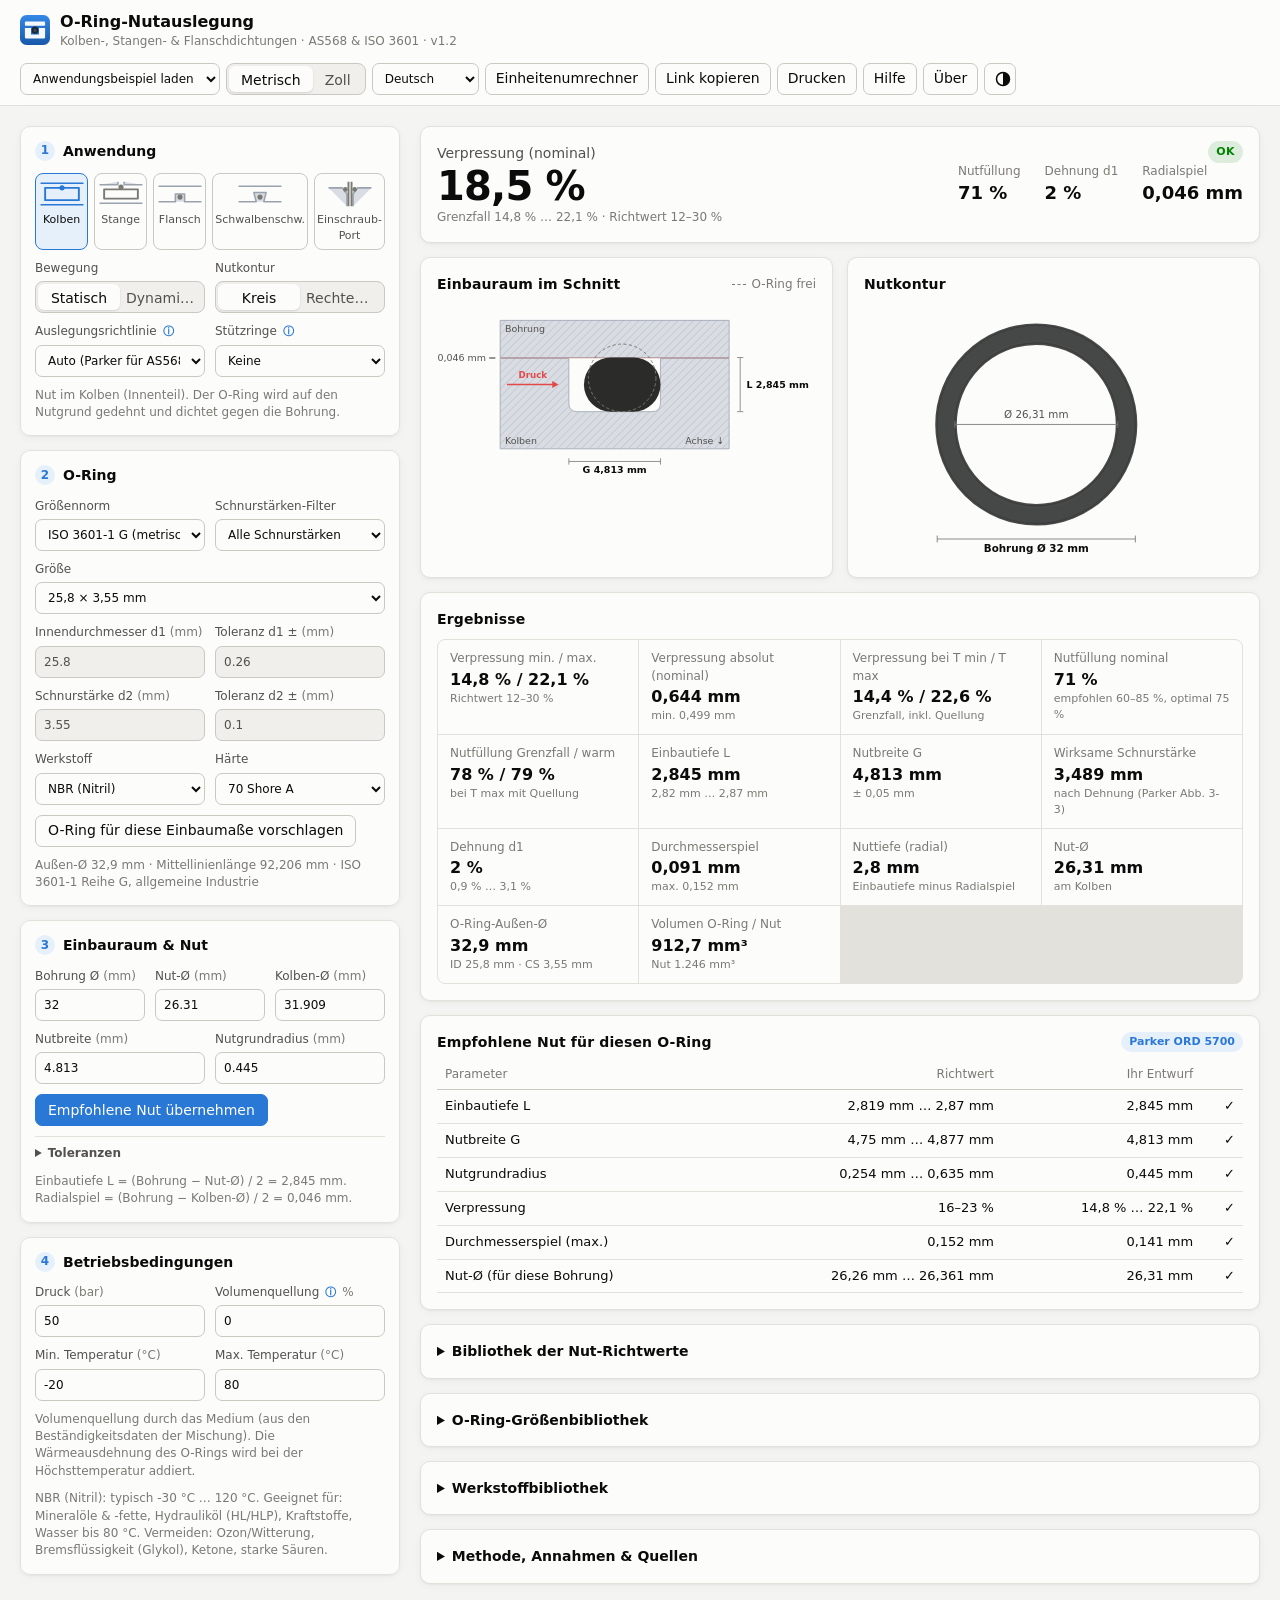
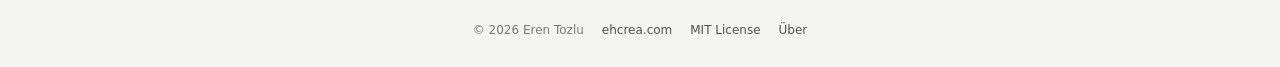
==== de/index.html @ c8a6f840 "Add language pages, SEO tags, structured data and sitemap Each language now has its own indexable pa" ====
<!doctype html>
<html lang="de" data-page="de">
<head>
  <meta charset="utf-8">
  <meta name="viewport" content="width=device-width, initial-scale=1">
  <!-- seo: generated by tools/build-pages.js -->
  <title>O-Ring-Nutauslegung: Nutmaße, Verpressung und Nutfüllung berechnen</title>
  <meta name="description" content="Kostenloser Online-Rechner für O-Ring-Nuten an Kolben-, Stangen-, Axial-, Schwalbenschwanz- und Einschraubdichtungen: Verpressung, Nutfüllung, Dehnung, Extrusionsspalt und Werkstoffgrenzen, mit AS568- und ISO-3601-Größen und Parker- / ERIKS-Richtlinien. Metrisch oder Zoll.">
  <link rel="canonical" href="https://ehcrea.github.io/o-ring-groove-designer/de/">
  <link rel="alternate" hreflang="en" href="https://ehcrea.github.io/o-ring-groove-designer/">
  <link rel="alternate" hreflang="de" href="https://ehcrea.github.io/o-ring-groove-designer/de/">
  <link rel="alternate" hreflang="nl" href="https://ehcrea.github.io/o-ring-groove-designer/nl/">
  <link rel="alternate" hreflang="tr" href="https://ehcrea.github.io/o-ring-groove-designer/tr/">
  <link rel="alternate" hreflang="es" href="https://ehcrea.github.io/o-ring-groove-designer/es/">
  <link rel="alternate" hreflang="x-default" href="https://ehcrea.github.io/o-ring-groove-designer/">
  <meta property="og:type" content="website">
  <meta property="og:site_name" content="ehcrea">
  <meta property="og:title" content="O-Ring-Nutauslegung: Nutmaße, Verpressung und Nutfüllung berechnen">
  <meta property="og:description" content="Kostenloser Online-Rechner für O-Ring-Nuten an Kolben-, Stangen-, Axial-, Schwalbenschwanz- und Einschraubdichtungen: Verpressung, Nutfüllung, Dehnung, Extrusionsspalt und Werkstoffgrenzen, mit AS568- und ISO-3601-Größen und Parker- / ERIKS-Richtlinien. Metrisch oder Zoll.">
  <meta property="og:url" content="https://ehcrea.github.io/o-ring-groove-designer/de/">
  <meta property="og:image" content="https://ehcrea.github.io/o-ring-groove-designer/icons/og-image.png">
  <meta property="og:image:width" content="1200">
  <meta property="og:image:height" content="630">
  <meta property="og:image:alt" content="O-Ring-Nutauslegung: Nutmaße, Verpressung und Nutfüllung berechnen">
  <meta property="og:locale" content="de_DE">
  <meta property="og:locale:alternate" content="en_US">
  <meta property="og:locale:alternate" content="nl_NL">
  <meta property="og:locale:alternate" content="tr_TR">
  <meta property="og:locale:alternate" content="es_ES">
  <meta name="twitter:card" content="summary_large_image">
  <meta name="twitter:title" content="O-Ring-Nutauslegung: Nutmaße, Verpressung und Nutfüllung berechnen">
  <meta name="twitter:description" content="Kostenloser Online-Rechner für O-Ring-Nuten an Kolben-, Stangen-, Axial-, Schwalbenschwanz- und Einschraubdichtungen: Verpressung, Nutfüllung, Dehnung, Extrusionsspalt und Werkstoffgrenzen, mit AS568- und ISO-3601-Größen und Parker- / ERIKS-Richtlinien. Metrisch oder Zoll.">
  <meta name="twitter:image" content="https://ehcrea.github.io/o-ring-groove-designer/icons/og-image.png">
  <script type="application/ld+json">{"@context":"https://schema.org","@type":"WebApplication","name":"O-Ring Groove Designer","alternateName":"O-Ring-Nutauslegung: Nutmaße, Verpressung und Nutfüllung berechnen","url":"https://ehcrea.github.io/o-ring-groove-designer/de/","description":"Kostenloser Online-Rechner für O-Ring-Nuten an Kolben-, Stangen-, Axial-, Schwalbenschwanz- und Einschraubdichtungen: Verpressung, Nutfüllung, Dehnung, Extrusionsspalt und Werkstoffgrenzen, mit AS568- und ISO-3601-Größen und Parker- / ERIKS-Richtlinien. Metrisch oder Zoll.","applicationCategory":"EngineeringApplication","operatingSystem":"Any (web browser)","browserRequirements":"Requires JavaScript","inLanguage":["en","de","nl","tr","es"],"isAccessibleForFree":true,"offers":{"@type":"Offer","price":"0","priceCurrency":"EUR"},"license":"https://opensource.org/licenses/MIT","image":"https://ehcrea.github.io/o-ring-groove-designer/icons/og-image.png","author":{"@type":"Person","name":"Eren Tozlu","url":"https://erentozlu.com"},"publisher":{"@type":"Organization","name":"ehcrea","url":"https://ehcrea.com"},"codeRepository":"https://github.com/ehcrea/o-ring-groove-designer","featureList":["O-ring groove dimensions for piston, rod, face, dovetail and boss seals","Squeeze, gland fill, stretch and extrusion gap checks","AS568 and ISO 3601 O-ring sizes","Parker and ERIKS design guidelines","Metric and inch units","English, German, Dutch, Turkish and Spanish"]}</script>
  <!-- /seo -->
  <link rel="icon" href="../icons/favicon.svg" type="image/svg+xml">
  <link rel="icon" href="../icons/favicon-32.png" sizes="32x32" type="image/png">
  <link rel="icon" href="../icons/favicon-16.png" sizes="16x16" type="image/png">
  <link rel="apple-touch-icon" href="../icons/apple-touch-icon.png" sizes="180x180">
  <link rel="manifest" href="../manifest.webmanifest">
  <meta name="apple-mobile-web-app-capable" content="yes">
  <meta name="mobile-web-app-capable" content="yes">
  <meta name="apple-mobile-web-app-title" content="O-Ring">
  <meta name="apple-mobile-web-app-status-bar-style" content="default">
  <meta name="theme-color" content="#f4f4f2" media="(prefers-color-scheme: light)">
  <meta name="theme-color" content="#111110" media="(prefers-color-scheme: dark)">
  <link rel="stylesheet" href="../css/style.css?v=22">
  <script>
    // Apply the saved theme before first paint to avoid a flash.
    try { const t = localStorage.getItem('oring.theme'); if (t === 'light' || t === 'dark') document.documentElement.setAttribute('data-theme', t); } catch (e) { /* storage unavailable */ }
  </script>
</head>
<body>
  <header class="topbar">
    <div class="brand">
      <img class="logo" src="../icons/favicon.svg" alt="" width="30" height="30">
      <div>
        <h1>O-Ring-Nutauslegung</h1>
        <p class="subtitle">Kolben-, Stangen- &amp; Flanschdichtungen · AS568 &amp; ISO 3601 · v1.2</p>
      </div>
    </div>
    <div class="toolbar">
      <label class="preset">
        <span class="sr-only">Anwendungsbeispiel</span>
        <select id="preset" aria-label="Anwendungsbeispiel">
          <option value="">Anwendungsbeispiel laden…</option>
        </select>
      </label>
      <div class="seg" role="radiogroup" aria-label="Einheitensystem" id="units">
        <button type="button" role="radio" data-units="SI" aria-checked="true">Metrisch</button>
        <button type="button" role="radio" data-units="IMP" aria-checked="false">Zoll</button>
      </div>
      <label class="lang">
        <span class="sr-only">Sprache</span>
        <select id="lang" aria-label="Sprache"></select>
      </label>
      <button type="button" class="btn" id="converter-open" title="Einheitenumrechner öffnen">Einheitenumrechner</button>
      <button type="button" class="btn" id="share" title="Link zu diesem Entwurf kopieren">Link kopieren</button>
      <button type="button" class="btn" id="print" title="Diese Seite drucken">Drucken</button>
      <button type="button" class="btn" id="help-open" title="So verwenden Sie diesen Rechner">Hilfe</button>
      <button type="button" class="btn" id="about-open" title="Über diesen Rechner">Über</button>
      <button type="button" class="btn btn-icon" id="theme" title="Hell/Dunkel umschalten" aria-label="Design umschalten">
        <svg width="16" height="16" viewBox="0 0 16 16" aria-hidden="true"><circle cx="8" cy="8" r="6.5" fill="none" stroke="currentColor" stroke-width="1.5"></circle><path d="M8 1.5a6.5 6.5 0 0 1 0 13z" fill="currentColor"></path></svg>
      </button>
    </div>
  </header>

  <main class="layout">
    <!-- ================= INPUTS ================= -->
    <form class="inputs" id="form" autocomplete="off" novalidate>
      <fieldset>
        <legend><span class="step">1</span>Anwendung</legend>
        <div class="layout-picker five" role="radiogroup" aria-label="Dichtungsart" id="type-picker">
          <button type="button" role="radio" data-type="piston" aria-checked="true">
            <svg viewBox="0 0 60 36" aria-hidden="true"><path class="metal" d="M2 4H58M2 32H58"/><path d="M8 10H52V26H8Z"/><circle class="ring" cx="30" cy="10" r="3.4"/></svg>
            <span>Kolben</span>
          </button>
          <button type="button" role="radio" data-type="rod" aria-checked="false">
            <svg viewBox="0 0 60 36" aria-hidden="true"><path class="metal" d="M2 6H26V2M34 2V6H58M2 30H58"/><path d="M8 12H52V24H8Z"/><circle class="ring" cx="30" cy="9" r="3.4"/></svg>
            <span>Stange</span>
          </button>
          <button type="button" role="radio" data-type="face" aria-checked="false">
            <svg viewBox="0 0 60 36" aria-hidden="true"><path class="metal" d="M2 8H58M2 28H24V18H36V28H58"/><circle class="ring" cx="30" cy="22" r="3.4"/></svg>
            <span>Flansch</span>
          </button>
          <button type="button" role="radio" data-type="dovetail" aria-checked="false">
            <svg viewBox="0 0 60 36" aria-hidden="true"><path class="metal" d="M2 8H58M2 28H25L22 16H38L35 28H58"/><circle class="ring" cx="30" cy="22" r="3.4"/></svg>
            <span>Schwalbenschw.</span>
          </button>
          <button type="button" role="radio" data-type="boss" aria-checked="false">
            <svg viewBox="0 0 60 36" aria-hidden="true"><path class="metal" d="M2 10H20L26 18V34M58 10H40L34 18V34"/><path d="M28 2V34M32 2V34"/><circle class="ring" cx="24" cy="12" r="3"/><circle class="ring" cx="36" cy="12" r="3"/></svg>
            <span>Einschraub-Port</span>
          </button>
        </div>
        <div class="grid2">
          <div data-show="radial">
            <div class="mini-label">Bewegung</div>
            <div class="seg seg-wide" role="radiogroup" aria-label="Bewegung" id="motion">
              <button type="button" role="radio" data-motion="static" aria-checked="true">Statisch</button>
              <button type="button" role="radio" data-motion="dynamic" aria-checked="false">Dynamisch</button>
            </div>
          </div>
          <div data-show="face">
            <div class="mini-label">Druck von</div>
            <div class="seg seg-wide" role="radiogroup" aria-label="Druckrichtung" id="pdir">
              <button type="button" role="radio" data-pdir="internal" aria-checked="true">Innen</button>
              <button type="button" role="radio" data-pdir="external" aria-checked="false">Außen</button>
            </div>
          </div>
          <div data-show="radial face dovetail">
            <div class="mini-label">Nutkontur</div>
            <div class="seg seg-wide" role="radiogroup" aria-label="Nutkontur" id="shape">
              <button type="button" role="radio" data-shape="circle" aria-checked="true">Kreis</button>
              <button type="button" role="radio" data-shape="rect" aria-checked="false">Rechteck (R)</button>
            </div>
          </div>
        </div>
        <div class="grid2" data-show="radial face dovetail">
          <label><span class="lt">Auslegungsrichtlinie <span class="tip" tabindex="0" title="Auto verwendet die Zoll-Tabellen von Parker für AS568-Schnurstärken und die metrischen Tabellen von ERIKS für andere Schnurstärken.">ⓘ</span></span>
            <select data-key="source">
              <option value="auto">Auto (Parker für AS568, ERIKS für metrisch)</option>
              <option value="parker">Parker (ORD 5700)</option>
              <option value="eriks">ERIKS (technisches Handbuch)</option>
            </select>
          </label>
          <label data-show="face">Medium
            <select data-key="medium">
              <option value="liquid">Flüssigkeit</option>
              <option value="gas">Gas / Vakuum</option>
            </select>
          </label>
          <label data-show="radial"><span class="lt">Stützringe <span class="tip" tabindex="0" title="Harte Ringe (PTFE oder 90 Shore A) neben dem O-Ring, die den Extrusionsspalt schließen. Bei hohem Druck nötig; die Nut wird breiter.">ⓘ</span></span>
            <select data-key="backups" data-q="int">
              <option value="0">Keine</option>
              <option value="1">Einer</option>
              <option value="2">Zwei</option>
            </select>
          </label>
        </div>
        <p class="hint" id="type-hint"></p>
      </fieldset>

      <fieldset>
        <legend><span class="step">2</span>O-Ring</legend>
        <div class="grid2">
          <label>Größennorm
            <select data-key="series" id="series">
              <option value="AS568">AS568 (Zoll)</option>
              <option value="ISO3601">ISO 3601-1 G (metrisch)</option>
              <option value="BOSS">AS568-Einschraubdichtungen (-9xx)</option>
              <option value="custom">Eigene Größe</option>
            </select>
          </label>
          <label data-show="standard">Schnurstärken-Filter
            <select id="cs-filter"></select>
          </label>
        </div>
        <label data-show="standard">Größe
          <select id="size"></select>
        </label>
        <div class="grid2">
          <label>Innendurchmesser d1 <span class="u" data-unit="length"></span><input type="number" step="any" min="0" data-ring="id" data-q="length"></label>
          <label>Toleranz d1 ± <span class="u" data-unit="length"></span><input type="number" step="any" min="0" data-ring="idTol" data-q="length"></label>
          <label>Schnurstärke d2 <span class="u" data-unit="length"></span><input type="number" step="any" min="0" data-ring="cs" data-q="length"></label>
          <label>Toleranz d2 ± <span class="u" data-unit="length"></span><input type="number" step="any" min="0" data-ring="csTol" data-q="length"></label>
        </div>
        <div class="grid2">
          <label>Werkstoff
            <select data-key="material" id="material"></select>
          </label>
          <label>Härte
            <select data-key="hardness" data-q="int">
              <option value="70">70 Shore A</option>
              <option value="75">75 Shore A</option>
              <option value="80">80 Shore A</option>
              <option value="90">90 Shore A</option>
            </select>
          </label>
        </div>
        <button type="button" class="btn" id="suggest" data-show="radial face dovetail" title="Den Norm-O-Ring wählen, der am besten zum Hauptmaß passt, und die Nut dafür auslegen">O-Ring für diese Einbaumaße vorschlagen</button>
        <p class="hint" id="ring-hint"></p>
      </fieldset>

      <fieldset>
        <legend><span class="step">3</span>Einbauraum &amp; Nut</legend>
        <div class="grid3" data-show="piston-circle">
          <label>Bohrung Ø <span class="u" data-unit="length"></span><input type="number" step="any" min="0" data-key="A" data-q="length"></label>
          <label>Nut-Ø <span class="u" data-unit="length"></span><input type="number" step="any" min="0" data-key="B1" data-q="length"></label>
          <label>Kolben-Ø <span class="u" data-unit="length"></span><input type="number" step="any" min="0" data-key="C" data-q="length"></label>
        </div>
        <div class="grid3" data-show="rod-circle">
          <label>Stangen-Ø <span class="u" data-unit="length"></span><input type="number" step="any" min="0" data-key="B" data-q="length"></label>
          <label>Nut-Ø <span class="u" data-unit="length"></span><input type="number" step="any" min="0" data-key="A1" data-q="length"></label>
          <label>Gehäusebohrung Ø <span class="u" data-unit="length"></span><input type="number" step="any" min="0" data-key="D" data-q="length"></label>
        </div>
        <div data-show="radial-rect">
          <div class="grid3">
            <label><span id="contour-label">Bohrung Länge</span> <span class="u" data-unit="length"></span><input type="number" step="any" min="0" data-key="Lc" data-q="length"></label>
            <label><span id="contour-label-w">Bohrung Breite</span> <span class="u" data-unit="length"></span><input type="number" step="any" min="0" data-key="Wc" data-q="length"></label>
            <label>Eckenradius <span class="u" data-unit="length"></span><input type="number" step="any" min="0" data-key="Rc" data-q="length"></label>
          </div>
          <div class="grid2">
            <label>Einbautiefe <span class="u" data-unit="length"></span><input type="number" step="any" min="0" data-key="depth" data-q="length"></label>
            <label>Durchmesserspiel <span class="u" data-unit="length"></span><input type="number" step="any" min="0" data-key="E" data-q="length"></label>
          </div>
        </div>
        <div data-show="dovetail">
          <div class="grid3" data-show="dovetail-circle">
            <label>Mittlerer Nut-Ø <span class="u" data-unit="length"></span><input type="number" step="any" min="0" data-key="Dm" data-q="length"></label>
          </div>
          <div class="grid3" data-show="dovetail-rect">
            <label>Länge Mittellinie <span class="u" data-unit="length"></span><input type="number" step="any" min="0" data-key="Lm" data-q="length"></label>
            <label>Breite Mittellinie <span class="u" data-unit="length"></span><input type="number" step="any" min="0" data-key="Wm" data-q="length"></label>
            <label>Eckenradius Mittellinie <span class="u" data-unit="length"></span><input type="number" step="any" min="0" data-key="Rm" data-q="length"></label>
          </div>
          <div class="grid2">
            <label><span class="lt">Hinterschnittwinkel <span class="tip" tabindex="0" title="Seitenwandwinkel, gemessen von der Senkrechten. Parker verwendet 24° (Wände 66° zum Nutgrund); ERIKS nennt je nach Schnurstärke 23–32°.">ⓘ</span></span> <span class="u">(°)</span><input type="number" step="any" min="0" max="45" data-key="angle" data-q="num"></label>
          </div>
        </div>
        <div data-show="boss">
          <div class="grid2">
            <label>Einstich-Ø F der Verschraubung <span class="u" data-unit="length"></span><input type="number" step="any" min="0" data-key="F" data-q="length"></label>
          </div>
          <p class="hint">Der O-Ring sitzt im Einstich der Verschraubung und wird in den Kegelsitz des Ports gepresst. Die Größe im Abschnitt O-Ring nach Rohraußendurchmesser wählen; die Port- und Verschraubungsmaße stehen in den Ergebnissen.</p>
        </div>
        <div data-show="axial">
          <div class="grid3" data-show="face-circle">
            <label>Nut-Außen-Ø <span class="u" data-unit="length"></span><input type="number" step="any" min="0" data-key="Do" data-q="length"></label>
          </div>
          <div class="grid3" data-show="face-rect">
            <label>Außenlänge <span class="u" data-unit="length"></span><input type="number" step="any" min="0" data-key="Lo" data-q="length"></label>
            <label>Außenbreite <span class="u" data-unit="length"></span><input type="number" step="any" min="0" data-key="Wo" data-q="length"></label>
            <label>Äußerer Eckenradius <span class="u" data-unit="length"></span><input type="number" step="any" min="0" data-key="Ro" data-q="length"></label>
          </div>
          <div class="grid2">
            <label>Nuttiefe <span class="u" data-unit="length"></span><input type="number" step="any" min="0" data-key="h" data-q="length"></label>
            <label><span class="lt">Flanschspalt <span class="tip" tabindex="0" title="Spalt zwischen den Flanschflächen nach der Montage. Möglichst 0 (Metall-auf-Metall-Kontakt); jeder Spalt vergrößert die Einbautiefe und ist ein Extrusionsweg.">ⓘ</span></span> <span class="u" data-unit="length"></span><input type="number" step="any" min="0" data-key="gap" data-q="length"></label>
          </div>
        </div>
        <div class="grid2" data-show="radial face dovetail">
          <label><span id="g-label">Nutbreite</span> <span class="u" data-unit="length"></span><input type="number" step="any" min="0" data-key="G" data-q="length"></label>
          <label>Nutgrundradius <span class="u" data-unit="length"></span><input type="number" step="any" min="0" data-key="r" data-q="length"></label>
        </div>
        <button type="button" class="btn btn-primary" id="apply-rec" title="Einbautiefe, Nutbreite und Spiel aus der Richtlinie für den gewählten O-Ring setzen">Empfohlene Nut übernehmen</button>
        <details class="sub" data-show="radial face dovetail">
          <summary>Toleranzen</summary>
          <div class="grid3">
            <label>Durchmesser ± <span class="u" data-unit="length"></span><input type="number" step="any" min="0" data-key="tolD" data-q="length"></label>
            <label>Tiefe ± <span class="u" data-unit="length"></span><input type="number" step="any" min="0" data-key="tolH" data-q="length"></label>
            <label>Breite ± <span class="u" data-unit="length"></span><input type="number" step="any" min="0" data-key="tolG" data-q="length"></label>
          </div>
          <label class="check" data-show="radial"><input type="checkbox" data-key="ecc"> Volle Exzentrizität berücksichtigen (Teile um das Radialspiel versetzt) <span class="tip" tabindex="0" title="Ohne Führungsringe kann sich das Innenteil zur Seite verschieben. Dann ist der Einbauraum dort um das Radialspiel tiefer, und die minimale Verpressung sinkt.">ⓘ</span></label>
          <p class="hint">Jeder Durchmesser des Einbauraums wird mit Nennmaß ± Durchmessertoleranz angesetzt; die Tiefentoleranz gilt für die Nuttiefe von Flanschdichtungen und für rechteckige radiale Nuten.</p>
        </details>
        <p class="hint" id="hw-hint"></p>
      </fieldset>

      <fieldset>
        <legend><span class="step">4</span>Betriebsbedingungen</legend>
        <div class="grid2">
          <label>Druck <span class="u" data-unit="pressure"></span><input type="number" step="any" min="0" data-key="pressure" data-q="pressure"></label>
          <label><span class="lt">Volumenquellung <span class="tip" tabindex="0" title="Volumenänderung des O-Rings durch das Medium, aus den Beständigkeitsdaten der Mischung (z. B. +5 % in Mineralöl). Negative Werte bedeuten Schrumpfung.">ⓘ</span></span> <span class="u">%</span><input type="number" step="any" data-key="swell" data-q="num"></label>
          <label>Min. Temperatur <span class="u" data-unit="temp"></span><input type="number" step="any" data-key="tMin" data-q="temp"></label>
          <label>Max. Temperatur <span class="u" data-unit="temp"></span><input type="number" step="any" data-key="tMax" data-q="temp"></label>
        </div>
        <p class="hint">Volumenquellung durch das Medium (aus den Beständigkeitsdaten der Mischung). Die Wärmeausdehnung des O-Rings wird bei der Höchsttemperatur addiert.</p>
        <p class="hint" id="mat-hint"></p>
      </fieldset>
    </form>

    <!-- ================= RESULTS ================= -->
    <section class="results" aria-live="polite">
      <div class="card hero" id="hero">
        <div class="hero-main">
          <div class="hero-label" id="hero-label">Verpressung (nominal)</div>
          <div class="hero-value" id="hero-value">—</div>
          <div class="hero-sub" id="hero-sub"></div>
        </div>
        <dl class="hero-side" id="hero-side"></dl>
        <div class="status-chip" id="status-chip"></div>
      </div>

      <div class="card issues" id="issues" hidden></div>

      <div class="grid-cards">
        <div class="card">
          <div class="card-head"><h2>Einbauraum im Schnitt</h2><span class="legend-key"><i class="k-free"></i>O-Ring frei</span></div>
          <div class="drawing" id="section"></div>
        </div>
        <div class="card" id="plan-card">
          <div class="card-head"><h2>Nutkontur</h2></div>
          <div class="drawing" id="plan"></div>
        </div>
      </div>

      <div class="card">
        <h2>Ergebnisse</h2>
        <div class="metrics" id="metrics"></div>
      </div>

      <div class="card">
        <div class="card-head">
          <h2 id="rec-title">Empfohlene Nut für diesen O-Ring</h2>
          <span class="badge" id="rec-source"></span>
        </div>
        <div class="table-wrap" id="rec-table"></div>
      </div>

      <details class="card lib" id="lib-guide">
        <summary>Bibliothek der Nut-Richtwerte</summary>
        <p class="card-note" id="guide-note"></p>
        <div class="table-wrap" id="guide-table"></div>
      </details>

      <details class="card lib" id="lib-sizes">
        <summary>O-Ring-Größenbibliothek</summary>
        <div class="lib-tools">
          <select id="lib-series" aria-label="Größennorm">
            <option value="AS568">AS568 (Zoll)</option>
            <option value="ISO3601">ISO 3601-1 G (metrisch)</option>
          </select>
          <input type="search" id="lib-search" placeholder="Suche d1, d2 oder Dash-Nr." aria-label="Größen suchen">
        </div>
        <p class="card-note">Zeile anklicken, um diesen O-Ring zu verwenden.</p>
        <div class="table-wrap lib-scroll" id="size-table"></div>
      </details>

      <details class="card lib" id="lib-mat">
        <summary>Werkstoffbibliothek</summary>
        <p class="card-note">Typische Werte für Standardmischungen. Immer das Datenblatt der tatsächlichen Mischung und die Medienbeständigkeit prüfen.</p>
        <div class="table-wrap" id="mat-table"></div>
      </details>

      <details class="card notes">
        <summary>Methode, Annahmen &amp; Quellen</summary>
        <div class="notes-body" data-i18n-html="notes"><!--i18n:notes--><ul>
<li><b>Verpressung</b> = (Schnurstärke − Einbautiefe) / Schnurstärke. Der ungünstigste Fall kombiniert die Toleranz der Schnurstärke, die Einbauraumtoleranzen und die Einbaudehnung. Optional werden die Teile um das volle Radialspiel versetzt (Exzentrizität).</li>
<li><b>Dehnung</b> flacht die Schnurstärke ab; die Abnahme folgt der empirischen Kurve von Parker (ORD 5700, Abb. 3-3). Kolbennut: Dehnung auf dem Nutgrund. Stangennut: Dehnung auf der Stange oder Umfangsstauchung der Mittellinie. Flanschnut: der O-Ring soll bei Innendruck an der Außenwand und bei Außendruck an der Innenwand anliegen.</li>
<li><b>Nutfüllung</b> = eingebaute Querschnittsfläche / Nutfläche (ohne Grundradien); bei Dehnung bleibt das Volumen erhalten. Die warme Füllung berücksichtigt die volumetrische Wärmeausdehnung des O-Rings und die Quellung; die Metallteile dehnen sich annahmegemäß nicht aus (konservativ).</li>
<li><b>Gerundete Rechtecke</b>: Umfang = 2(L + W) − (8 − 2π)R. Dehnung und Sitz vergleichen die Umfänge von O-Ring und Nut. Ein Eckenradius an der Mittellinie von mindestens 3 × Schnurstärke ist eine übliche Faustregel.</li>
<li><b>Schwalbenschwanznuten</b>: Nutfläche = Tiefe × Öffnungsbreite + Tiefe² · tan(Hinterschnittwinkel); der mittlere O-Ring-Durchmesser soll dem mittleren Nutdurchmesser entsprechen (Parker Design Chart 4-4, ERIKS Tabelle 3.C-3). <b>Einschraubdichtungen</b>: AS568-Ringe -9xx mit Port- und MS33656-Verschraubungsmaßen aus dem ERIKS-Handbuch; geprüft werden die Dehnung auf dem Einstich und die Werkstoffgrenzen.</li>
<li><b>Richtlinien</b>: Parker ORD 5700 Design Tables 4-2 (industriell statisch), 4-3 (Flanschdichtungen), 5-2 und 5-2-b (industriell hin- und hergehend, Zoll und metrisch); ERIKS O-ring Technical Handbook Abschnitt 12 Tabellen 3.C-1 (Flansch, metrisch), 3.C-2 (statisch radial, metrisch), 3.D-1 (dynamisch, metrisch), 3.D-2 (Stützringe) und 3.B-1a (Spiel). Andere Schnurstärken werden aus diesen Tabellen interpoliert.</li>
<li><b>Verwendete Grenzen</b>: statische Verpressung 12–30 % (max. 30 %, Parker), dynamisch 8–16 %; Mindestverpressung ≈ 0,2 mm; Nutfüllung nominal 60–85 %, optimal 75 %, mindestens 10 % Freiraum; Einbaudehnung ≤ 5 % (Parker), ≤ 3 % bei Flanschdichtungen (ERIKS); Spiele für Silikon und Fluorsilikon halbiert; Stützringe über 103,5 bar statisch (Parker) bzw. 50 bar dynamisch (ERIKS).</li>
<li><b>Größen</b>: AS568-Maße nach AS568A aus Parker ORD 5700 Tabelle 9-1; ISO 3601-1 Reihe G nach Parker Tabelle 9-6. Temperaturbereiche und Ausdehnungskoeffizienten der Werkstoffe sind typische Werte (Parker Tabelle 2-5).</li>
<li>Nicht abgedeckt: rotierende Dichtungen, pneumatische schwimmende Ringe, Quetschdichtungen, Reibung und Montagekraft, Extrusionsdiagramme über Druck und Härte, Wärmeausdehnung des Gehäuses. Auslegungsrichtlinien sind Richtwerte; mit dem Dichtungshersteller bestätigen.</li>
</ul><!--/i18n:notes--></div>
      </details>
    </section>
  </main>

  <footer class="site-footer">
    <span>© 2026 Eren Tozlu</span>
    <a href="https://ehcrea.com" target="_blank" rel="noopener">ehcrea.com</a>
    <a href="https://github.com/ehcrea/o-ring-groove-designer/blob/main/LICENSE" target="_blank" rel="noopener">MIT License</a>
    <a href="#about" id="about-link">Über</a>
  </footer>

  <dialog class="about" id="about" aria-labelledby="about-title">
    <form method="dialog"><button class="btn btn-icon about-close" title="Schließen" aria-label="Schließen">✕</button></form>
    <div data-i18n-html="about"><!--i18n:about--><div class="about-head"><img src="../icons/favicon.svg" alt=""><div><h2 id="about-title">O-Ring-Nutauslegung</h2><p>Version 1.2 · von Eren Tozlu</p></div></div>
<p>Ein kostenloses Browser-Werkzeug zum Auslegen und Prüfen von O-Ring-Nuten (Einbauräumen): Kolben- und Stangendichtungen, statisch oder dynamisch, sowie Flanschdichtungen mit kreisförmiger oder gerundet-rechteckiger Nut. Es prüft die Verpressung mit ungünstigsten Toleranzen, Nutfüllung, Dehnung, Extrusionsspalt, Temperatur- und Werkstoffgrenzen. Alle Berechnungen laufen in Ihrem Browser.</p>
<p>Enthält die Größenreihen AS568 und ISO 3601-1, eine Elastomer-Bibliothek und Nut-Richtwerttabellen auf Basis der öffentlichen Auslegungsrichtlinien von Parker (O-Ring Handbook ORD 5700) und ERIKS (O-ring Technical Handbook). Keine Verbindung zu oder Empfehlung durch diese Unternehmen.</p>
<p>Erstellt von Eren Tozlu. Weitere Engineering-Werkzeuge und Projekte auf <a href="https://ehcrea.com" target="_blank" rel="noopener">ehcrea.com</a>.</p>
<p>Open Source unter der <a href="https://github.com/ehcrea/o-ring-groove-designer/blob/main/LICENSE" target="_blank" rel="noopener">MIT-Lizenz</a>; der Quellcode liegt auf <a href="https://github.com/ehcrea/o-ring-groove-designer" target="_blank" rel="noopener">GitHub</a>.</p>
<div class="about-support"><p><strong>Gefällt Ihnen die Nutauslegung?</strong> Sie ist für alle kostenlos, und ich erweitere sie in meiner Freizeit. Wenn sie Ihnen bei einer Dichtungsauslegung Zeit gespart oder beim Lernen geholfen hat, können Sie die Weiterentwicklung auf Patreon unterstützen. Jeder Beitrag, ob groß oder klein, hilft mir, neue technische Werkzeuge zu entwickeln. Vielen Dank!</p><a class="btn-support" href="https://www.patreon.com/ehcrea" target="_blank" rel="noopener"><span aria-hidden="true">♥</span> Auf Patreon unterstützen</a></div>
<p class="about-meta">Die Ergebnisse sind Auslegungshilfen. Kritische Dichtstellen mit dem Dichtungshersteller und durch Versuche bestätigen.</p><!--/i18n:about--></div>
  </dialog>

  <dialog class="about help" id="help" aria-labelledby="help-title">
    <form method="dialog"><button class="btn btn-icon about-close" title="Schließen" aria-label="Schließen">✕</button></form>
    <div data-i18n-html="help"><!--i18n:help--><h2 id="help-title">So verwenden Sie die O-Ring-Nutauslegung</h2>
<p>Neu hier? Wählen Sie in der Werkzeugleiste unter <b>Anwendungsbeispiel laden…</b> ein Beispiel, ändern Sie dann einen Wert nach dem anderen und beobachten Sie die Ergebnisse.</p>
<h3>Vier Schritte</h3>
<ol>
<li><b>Anwendung</b>: Dichtungsart wählen. <i>Kolben</i>: Nut im Innenteil, dichtet gegen eine Bohrung. <i>Stange</i>: Nut im Gehäuse, dichtet gegen Stange oder Welle. <i>Flansch</i>: Nut in einer Planfläche unter einem Deckel. <i>Schwalbenschwanz</i>: hinterschnittene Flanschnut, die den O-Ring hält. <i>Einschraub-Port</i>: O-Ring einer Rohrverschraubung mit zylindrischem Gewinde. Dann statische oder dynamische Bewegung, die Druckrichtung (Flanschdichtungen) und die Nutkontur wählen: Kreis oder gerundetes Rechteck.</li>
<li><b>O-Ring</b>: Normgröße wählen (AS568, ISO 3601-1 oder Einschraubdichtungen) oder eigene Maße eingeben, dann Werkstoff und Härte. <b>O-Ring vorschlagen</b> wählt die Normgröße, die am besten zu Ihren Einbaumaßen passt.</li>
<li><b>Einbauraum &amp; Nut</b>: Hauptmaß eingeben (Bohrung, Stange, Nutwand oder Mittellinie) und <b>Empfohlene Nut übernehmen</b> drücken, um die Nut nach der Parker- oder ERIKS-Richtlinie auszulegen. Maße und Toleranzen an Ihre Zeichnung anpassen.</li>
<li><b>Betriebsbedingungen</b>: Druck, Temperaturbereich und die Volumenquellung des O-Rings in Ihrem Medium.</li>
</ol>
<h3>Der Einbauraum</h3>
<svg viewBox="0 0 420 170" aria-hidden="true"><path class="metal" d="M10 20H410V52H10Z"/><path class="metal" d="M10 66H150V140H270V66H410V160H10Z"/><rect class="oring" x="168" y="52" width="70" height="88" rx="35"/><path class="dim" d="M150 150H270M150 145V155M270 145V155"/><text x="210" y="166" text-anchor="middle">G</text><path class="dim" d="M290 52V140M285 52H295M285 140H295"/><text x="298" y="100">L</text><path class="dim" d="M370 52V66M365 52H375M365 66H375"/><text x="380" y="63">E/2</text><path class="dim" d="M120 52V140" stroke-dasharray="3 3"/><text x="40" y="100">CS &gt; L</text></svg>
<dl>
<dt>Einbautiefe L</dt><dd>Abstand vom Nutgrund zur Gegenfläche; bei radialen Dichtungen einschließlich Radialspiel, bei Flanschdichtungen einschließlich Flanschspalt.</dd>
<dt>Nutbreite G</dt><dd>Platz für die seitliche Verformung des O-Rings, für Quellung und für Stützringe.</dd>
<dt>Spiel E</dt><dd>Durchmesserspiel zwischen den bewegten oder gefügten Teilen (E/2 je Seite): der Extrusionsweg unter Druck.</dd>
<dt>Verpressung</dt><dd>(d2 − L) / d2: wie stark die Schnur gequetscht wird. Zu wenig leckt, zu viel führt zu hoher Reibung, Druckverformungsrest und Beschädigung. Statisch 12–30 %, dynamisch 8–16 %.</dd>
<dt>Nutfüllung</dt><dd>Querschnittsfläche des O-Rings / Nutfläche. Etwa 75 % anstreben und unter 85 % bleiben, damit Platz für Quellung und Wärmeausdehnung bleibt.</dd>
<dt>Dehnung</dt><dd>Wie stark der Innendurchmesser bei der Montage gedehnt wird. Unter 5 % halten (3 % bei Flanschdichtungen); Dehnung flacht auch die Schnurstärke ab.</dd>
<dt>Grenzfall</dt><dd>Alle Toleranzen an ihrer ungünstigsten Grenze: der kleinste Ring im tiefsten Einbauraum und umgekehrt.</dd>
</dl>
<h3>Ergebnisse lesen</h3>
<ul>
<li>Das Kennzeichen zeigt <b>OK</b>, <b>Prüfen</b> (Warnungen) oder <b>Problem</b> (Fehler). Jede Warnung sagt, was zu ändern ist.</li>
<li><b>Empfohlene Nut</b> vergleicht Ihren Entwurf mit den Richtwerten; ✓ liegt innerhalb, ! außerhalb.</li>
<li>Die Bibliotheken unten enthalten alle O-Ring-Größen, die Nut-Richtwerttabellen und die Werkstoffe. Zeile anklicken, um sie zu verwenden.</li>
<li>Die ⓘ-Symbole erklären einzelne Eingaben. <b>Link kopieren</b> speichert den ganzen Entwurf in einem Link; der <b>Einheitenumrechner</b> rechnet Längen, Drücke und Temperaturen um.</li>
</ul>
<p class="about-meta">Das Werkzeug folgt den öffentlichen Auslegungsrichtlinien von Parker und ERIKS. Kritische Dichtstellen immer mit dem Dichtungshersteller und durch Versuche bestätigen.</p><!--/i18n:help--></div>
  </dialog>

  <dialog class="about converter" id="converter" aria-labelledby="conv-title">
    <form method="dialog"><button class="btn btn-icon about-close" title="Schließen" aria-label="Schließen">✕</button></form>
    <h2 id="conv-title">Einheitenumrechner</h2>
    <div class="seg seg-wide conv-tabs" role="radiogroup" aria-label="Größe" id="conv-family">
      <button type="button" role="radio" data-family="length" aria-checked="true">Länge</button>
      <button type="button" role="radio" data-family="pressure" aria-checked="false">Druck</button>
      <button type="button" role="radio" data-family="temp" aria-checked="false">Temperatur</button>
      <button type="button" role="radio" data-family="force" aria-checked="false">Kraft</button>
      <button type="button" role="radio" data-family="area" aria-checked="false">Fläche</button>
      <button type="button" role="radio" data-family="volume" aria-checked="false">Volumen</button>
    </div>
    <p class="hint">In ein beliebiges Feld tippen; die anderen werden aktualisiert.</p>
    <div class="conv-grid" id="conv-fields"></div>
    <p class="hint" id="conv-frac"></p>
  </dialog>

  <div class="toast" id="toast" role="status" hidden></div>

  <script src="../js/units.js?v=22"></script>
  <script src="../js/i18n.js?v=22"></script>
  <script src="../js/data.js?v=22"></script>
  <script src="../js/calc.js?v=22"></script>
  <script src="../js/presets.js?v=22"></script>
  <script src="../js/drawing.js?v=22"></script>
  <script src="../js/app.js?v=22"></script>
</body>
</html>
---- css/style.css ----
:root {
  color-scheme: light;
  --bg: #f4f4f2;
  --surface: #fcfcfb;
  --surface-2: #f0efec;
  --border: #e2e1dc;
  --border-strong: #c9c8c1;
  --text: #0b0b0b;
  --text-2: #52514e;
  --text-3: #7a7973;
  --accent: #2a78d6;
  --accent-ink: #ffffff;
  --accent-soft: #e6f0fb;
  --metal: #d9dde3;
  --metal-edge: #9aa3ad;
  --rubber: #2b2b2a;
  --grid: #ebeae6;
  --s1: #2a78d6; --s2: #eb6834; --s3: #1baf7a; --s4: #eda100; --s5: #e87ba4;
  --cold: #2a78d6; --hot: #e34948;
  --ok: #008300; --warn: #b26b00; --err: #c62828; --info: #2a78d6;
  --warn-bg: #fff6e5; --err-bg: #fdecec; --info-bg: #eef4fc;
  --radius: 10px;
  --shadow: 0 1px 2px rgba(0,0,0,.04), 0 2px 8px rgba(0,0,0,.04);
  --mono: ui-monospace, SFMono-Regular, Menlo, Consolas, monospace;
}
@media (prefers-color-scheme: dark) {
  :root:not([data-theme="light"]) {
    color-scheme: dark;
    --bg: #111110; --surface: #1a1a19; --surface-2: #232321; --border: #2e2e2c; --border-strong: #45453f;
    --text: #f0efec; --text-2: #c3c2b7; --text-3: #8f8e86;
    --accent: #3987e5; --accent-soft: #1d2b3d;
    --metal: #3a3f46; --metal-edge: #6b7480; --rubber: #d7d6d0; --grid: #2a2a28;
    --s1: #3987e5; --s2: #d95926; --s3: #199e70; --s4: #c98500; --s5: #d55181;
    --cold: #3987e5; --hot: #e66767;
    --ok: #3fae3f; --warn: #e0a030; --err: #f07070; --info: #6aa8f0;
    --warn-bg: #2d2412; --err-bg: #331a1a; --info-bg: #17222f;
    --shadow: none;
  }
}
:root[data-theme="dark"] {
  color-scheme: dark;
  --bg: #111110; --surface: #1a1a19; --surface-2: #232321; --border: #2e2e2c; --border-strong: #45453f;
  --text: #f0efec; --text-2: #c3c2b7; --text-3: #8f8e86;
  --accent: #3987e5; --accent-soft: #1d2b3d;
  --metal: #3a3f46; --metal-edge: #6b7480; --rubber: #d7d6d0; --grid: #2a2a28;
  --s1: #3987e5; --s2: #d95926; --s3: #199e70; --s4: #c98500; --s5: #d55181;
  --cold: #3987e5; --hot: #e66767;
  --ok: #3fae3f; --warn: #e0a030; --err: #f07070; --info: #6aa8f0;
  --warn-bg: #2d2412; --err-bg: #331a1a; --info-bg: #17222f;
  --shadow: none;
}

* { box-sizing: border-box; }
html, body { margin: 0; }
body {
  background: var(--bg); color: var(--text);
  font: 14px/1.45 system-ui, -apple-system, "Segoe UI", Roboto, Helvetica, Arial, sans-serif;
  -webkit-font-smoothing: antialiased;
}
h1, h2 { margin: 0; font-weight: 600; }
h2 { font-size: 14px; letter-spacing: .01em; }
.sr-only { position: absolute; width: 1px; height: 1px; overflow: hidden; clip: rect(0 0 0 0); }

/* ---------- Top bar ---------- */
.topbar {
  position: sticky; top: 0; z-index: 10;
  display: flex; flex-wrap: wrap; gap: 12px; align-items: center; justify-content: space-between;
  padding: 10px 20px; background: color-mix(in srgb, var(--surface) 92%, transparent);
  backdrop-filter: blur(8px); border-bottom: 1px solid var(--border);
}
.brand { display: flex; align-items: center; gap: 10px; }
.logo { width: 30px; height: 30px; flex: none; }
.logo rect { fill: var(--accent); }
.logo path { stroke: var(--accent-ink); stroke-width: 2; fill: none; stroke-linecap: round; }
h1 { font-size: 16px; }
.subtitle { margin: 0; color: var(--text-3); font-size: 12px; }
.toolbar { display: flex; flex-wrap: wrap; gap: 8px; align-items: center; }

select, input[type="number"] {
  font: inherit; color: var(--text); background: var(--surface);
  border: 1px solid var(--border-strong); border-radius: 7px;
  padding: 6px 8px; width: 100%; min-width: 0; height: 32px;
}
input[type="number"] { font-variant-numeric: tabular-nums; }
select:focus-visible, input:focus-visible, button:focus-visible { outline: 2px solid var(--accent); outline-offset: 1px; }
input:invalid, input.bad { border-color: var(--err); }
.lang select { width: auto; }

.btn {
  font: inherit; font-weight: 500; height: 32px; padding: 0 12px; border-radius: 7px; cursor: pointer;
  border: 1px solid var(--border-strong); background: var(--surface); color: var(--text);
}
.btn:hover { background: var(--surface-2); }
.btn-primary { background: var(--accent); border-color: var(--accent); color: var(--accent-ink); }
.btn-primary:hover { background: var(--accent); filter: brightness(1.08); }
.btn:disabled { opacity: .6; cursor: progress; }
.btn-icon { width: 32px; padding: 0; display: inline-grid; place-items: center; }

.seg { display: inline-flex; border: 1px solid var(--border-strong); border-radius: 8px; padding: 2px; background: var(--surface-2); }
.seg button {
  font: inherit; font-weight: 500; border: 0; background: transparent; color: var(--text-2);
  padding: 4px 12px; border-radius: 6px; cursor: pointer; height: 26px;
}
.seg button[aria-checked="true"] { background: var(--surface); color: var(--text); box-shadow: 0 1px 2px rgba(0,0,0,.12); }
.seg-wide { display: flex; margin-bottom: 10px; }
.seg-wide button { flex: 1; white-space: nowrap; padding: 4px 6px; min-width: 0; overflow: hidden; text-overflow: ellipsis; }

/* ---------- Layout ---------- */
.layout {
  display: grid; grid-template-columns: minmax(300px, 380px) minmax(0, 1fr); gap: 20px;
  padding: 20px; max-width: 1440px; margin: 0 auto;
}
.inputs { display: flex; flex-direction: column; gap: 14px; }
fieldset {
  margin: 0; padding: 14px; border: 1px solid var(--border); border-radius: var(--radius);
  background: var(--surface); box-shadow: var(--shadow); display: flex; flex-direction: column; gap: 10px;
}
legend { font-weight: 600; padding: 0 6px; margin-left: -6px; display: flex; align-items: center; gap: 8px; float: left; width: 100%; margin-bottom: 2px; }
legend + * { clear: both; }
.step {
  display: inline-grid; place-items: center; width: 20px; height: 20px; border-radius: 50%;
  background: var(--accent-soft); color: var(--accent); font-size: 12px; font-weight: 700;
}
label { display: grid; grid-template-columns: auto 1fr; align-content: start; column-gap: 4px; row-gap: 4px; font-size: 12px; color: var(--text-2); font-weight: 500; }
label > input, label > select { grid-column: 1 / -1; }
label .u { color: var(--text-3); font-weight: 400; }
label.check { display: flex; flex-direction: row; align-items: center; gap: 8px; align-self: end; height: 32px; }
label.check input { width: 16px; height: 16px; accent-color: var(--accent); }
.grid2 { display: grid; grid-template-columns: 1fr 1fr; gap: 10px; }
.grid3 { display: grid; grid-template-columns: 1fr 1fr 1fr; gap: 10px; }
.hint { margin: 0; font-size: 12px; color: var(--text-3); }
.hint:empty { display: none; }
[hidden] { display: none !important; }

.layout-picker { display: grid; grid-template-columns: repeat(3, 1fr); gap: 8px; }
.layout-picker button {
  font: inherit; font-size: 12px; font-weight: 500; color: var(--text-2);
  display: flex; flex-direction: column; align-items: center; gap: 4px; padding: 8px 4px 6px;
  border: 1px solid var(--border-strong); border-radius: 8px; background: var(--surface); cursor: pointer;
}
.layout-picker svg { width: 60px; height: 36px; }
.layout-picker path { fill: none; stroke: var(--text-3); stroke-width: 2.5; stroke-linejoin: round; }
.layout-picker path.metal { stroke-width: 2; }
.layout-picker .ring { fill: var(--text-3); stroke: none; }
.layout-picker .ring-path { display: none; }
.layout-picker button[aria-checked="true"] { border-color: var(--accent); background: var(--accent-soft); color: var(--text); }
.layout-picker button[aria-checked="true"] path { stroke: var(--accent); }
.layout-picker button[aria-checked="true"] .ring { fill: var(--accent); }

/* ---------- Results ---------- */
.results { display: flex; flex-direction: column; gap: 14px; min-width: 0; }
.card {
  background: var(--surface); border: 1px solid var(--border); border-radius: var(--radius);
  padding: 16px; box-shadow: var(--shadow); min-width: 0;
}
.card > h2 { margin-bottom: 10px; }
.card-head { display: flex; justify-content: space-between; align-items: center; gap: 10px; flex-wrap: wrap; margin-bottom: 8px; }
.card-note { margin: -4px 0 10px; color: var(--text-3); font-size: 12px; }
.grid-cards { display: grid; grid-template-columns: repeat(auto-fit, minmax(320px, 1fr)); gap: 14px; }

.hero { display: flex; gap: 20px; align-items: center; justify-content: space-between; flex-wrap: wrap; }
.hero-label { color: var(--text-2); font-weight: 500; }
.hero-value { font-size: 40px; font-weight: 650; letter-spacing: -.02em; font-variant-numeric: tabular-nums; line-height: 1.15; }
.hero-sub { color: var(--text-3); font-size: 12px; }
.hero-side { display: grid; grid-template-columns: repeat(3, auto); gap: 4px 24px; margin: 0; }
.hero-side div { display: flex; flex-direction: column; }
.hero-side dt { color: var(--text-3); font-size: 12px; }
.hero-side dd { margin: 0; font-size: 18px; font-weight: 600; font-variant-numeric: tabular-nums; }
.hero.invalid .hero-value { color: var(--text-3); }

/* Source results table */
.table-wrap { overflow-x: auto; }
table.data { width: 100%; border-collapse: collapse; font-size: 13px; font-variant-numeric: tabular-nums; }
table.data th { text-align: right; font-weight: 500; color: var(--text-3); font-size: 12px; padding: 6px 8px; border-bottom: 1px solid var(--border-strong); white-space: nowrap; }
table.data td { text-align: right; padding: 7px 8px; border-bottom: 1px solid var(--border); white-space: nowrap; }
table.data th:first-child, table.data td:first-child { text-align: left; }
table.data td.strong { font-weight: 600; }
.status { font-weight: 600; }
.status.ok { color: var(--ok); }
.status.over { color: var(--err); }

.issues { display: flex; flex-direction: column; gap: 6px; padding: 12px; }
.issue { display: flex; gap: 8px; align-items: flex-start; padding: 7px 10px; border-radius: 7px; font-size: 13px; }
.issue .tag { flex: none; font-size: 11px; font-weight: 700; text-transform: uppercase; letter-spacing: .04em; padding-top: 1px; min-width: 44px; }
.issue.error { background: var(--err-bg); } .issue.error .tag { color: var(--err); }
.issue.warn { background: var(--warn-bg); } .issue.warn .tag { color: var(--warn); }
.issue.info { background: var(--info-bg); } .issue.info .tag { color: var(--info); }

.section-wrap { margin-top: 10px; border-top: 1px solid var(--border); padding-top: 8px; }
.section-title { font-size: 12px; color: var(--text-3); margin-bottom: 4px; }
.section svg { max-height: 150px; }
.temp-legend { display: flex; align-items: center; gap: 8px; font-size: 12px; color: var(--text-2); font-variant-numeric: tabular-nums; }
.map-wrap { position: relative; }
.map-wrap svg { display: block; width: 100%; height: auto; max-height: 460px; }
.temp-legend .ramp { width: 120px; height: 8px; border-radius: 4px; background: linear-gradient(90deg, var(--cold), var(--hot)); }

.metrics { display: grid; grid-template-columns: repeat(auto-fill, minmax(170px, 1fr)); gap: 1px; background: var(--border); border: 1px solid var(--border); border-radius: 8px; overflow: hidden; }
.metric { background: var(--surface); padding: 10px 12px; }
.metric .k { font-size: 12px; color: var(--text-3); }
.metric .v { font-size: 16px; font-weight: 600; font-variant-numeric: tabular-nums; }
.metric .s { font-size: 11px; color: var(--text-3); }

.notes summary { cursor: pointer; font-weight: 600; }
.notes-body { color: var(--text-2); font-size: 13px; }
.notes-body ul { padding-left: 18px; }
.notes-body li { margin-bottom: 6px; }

.toast {
  position: fixed; bottom: 20px; left: 50%; transform: translateX(-50%);
  background: var(--text); color: var(--bg); padding: 8px 14px; border-radius: 8px; font-size: 13px; z-index: 20;
}

@media (max-width: 1000px) {
  .layout { grid-template-columns: 1fr; padding: 16px; }
  .inputs { order: 0; }
}
@media (max-width: 640px) {
  .grid4 { grid-template-columns: 1fr 1fr; }
  .topbar { padding: 10px 16px; position: static; }
  .grid-cards { grid-template-columns: 1fr; }
  .hero-value { font-size: 32px; }
  .hero-side { grid-template-columns: repeat(2, auto); }
  .grid3 { grid-template-columns: 1fr 1fr; }
  .toolbar { width: 100%; }
}

@media print {
  .topbar .toolbar, .toast, .site-footer, .about, .lib-tools, #suggest, #apply-rec, .tip { display: none; }
  .topbar { position: static; }
  body { background: #fff; }
  .layout { grid-template-columns: 300px 1fr; padding: 0; gap: 12px; }
  .card, fieldset { box-shadow: none; break-inside: avoid; }
  .notes { display: block; }
  .notes[open] summary ~ *, .notes summary ~ * { display: block; }
}
/* Footer and About dialog */
.site-footer { display: flex; flex-wrap: wrap; justify-content: center; gap: 6px 18px; padding: 18px 16px 28px; color: var(--text-3); font-size: 12px; }
.site-footer a { color: var(--text-2); text-decoration: none; }
.site-footer a:hover { color: var(--accent); text-decoration: underline; }
.about { width: min(520px, calc(100vw - 32px)); padding: 22px 24px 18px; border: 1px solid var(--border); border-radius: var(--radius); background: var(--surface); color: var(--text); box-shadow: 0 20px 60px rgba(0, 0, 0, 0.25); }
.about::backdrop { background: rgba(0, 0, 0, 0.4); }
.about-close { position: absolute; top: 12px; right: 12px; }
.about-head { display: flex; align-items: center; gap: 12px; margin-bottom: 12px; padding-right: 36px; }
.about-head img { width: 44px; height: 44px; border-radius: 10px; }
.about h2 { margin: 0; font-size: 18px; }
.about-head p { margin: 2px 0 0; color: var(--text-3); font-size: 12px; }
.about p { line-height: 1.55; margin: 0 0 10px; }
.about a { color: var(--accent); }
.about-support { margin: 14px 0 0; padding: 12px 14px; border: 1px solid var(--border); border-radius: var(--radius); background: var(--accent-soft); }
.about-support p { margin: 0 0 10px; }
.about a.btn-support { display: inline-flex; align-items: center; gap: 6px; padding: 7px 14px; border-radius: 999px; background: #ff424d; color: #fff; font-weight: 600; font-size: 13px; text-decoration: none; }
.about a.btn-support:hover { background: #e63a44; }
.about .about-meta { margin: 14px 0 0; padding-top: 10px; border-top: 1px solid var(--border); color: var(--text-3); font-size: 12px; }

/* ---------- O-ring designer additions ---------- */
.mini-label { font-size: 12px; color: var(--text-2); font-weight: 500; margin-bottom: 4px; }
.grid2 > div > .seg-wide { margin-bottom: 0; }
fieldset > .btn { align-self: flex-start; }
input[type="number"]:disabled { color: var(--text-2); background: var(--surface-2); }
details.sub { border-top: 1px solid var(--border); padding-top: 8px; display: flex; flex-direction: column; gap: 10px; }
details.sub summary { cursor: pointer; font-size: 12px; font-weight: 600; color: var(--text-2); }
details.sub[open] { gap: 10px; }
details.sub > * + * { margin-top: 10px; }
label.check { height: auto; font-weight: 500; }

.hero { position: relative; }
.status-chip { position: absolute; top: 14px; right: 16px; font-size: 11px; font-weight: 700; text-transform: uppercase; letter-spacing: .04em; padding: 3px 8px; border-radius: 99px; }
.status-chip.ok { color: var(--ok); background: color-mix(in srgb, var(--ok) 12%, transparent); }
.status-chip.warn { color: var(--warn); background: var(--warn-bg); }
.status-chip.error { color: var(--err); background: var(--err-bg); }
.hero-main { padding-right: 70px; }
.hero-value.ok { color: var(--text); }
.hero-value.warn { color: var(--warn); }
.hero-value.error { color: var(--err); }

.drawing { display: flex; justify-content: center; }
.drawing svg { display: block; width: 100%; height: auto; max-height: 340px; }
.legend-key { font-size: 12px; color: var(--text-3); display: inline-flex; align-items: center; gap: 6px; }
.legend-key .k-free { width: 14px; height: 0; border-top: 1.5px dashed var(--text-3); }
svg .metal { fill: var(--metal); stroke: var(--metal-edge); stroke-width: 1; }
svg .hatch line { stroke: var(--metal-edge); stroke-width: .8; }
svg .oring { fill: var(--rubber); }
svg .oring-free { fill: none; stroke: var(--text-3); stroke-width: 1.2; stroke-dasharray: 4 3; }
svg .oring-line { fill: none; stroke: var(--rubber); }
svg .wall { fill: none; stroke: var(--metal-edge); stroke-width: 1.5; }
svg .groove-fill { fill: var(--accent-soft); stroke: none; }
svg .dim { stroke: var(--text-3); stroke-width: 1; fill: none; }
svg .dim-text { fill: var(--text-2); font-size: 12px; font-variant-numeric: tabular-nums; }
svg .dim-text.strong { fill: var(--text); font-weight: 600; }
svg .axis { stroke: var(--text-3); stroke-width: 1; stroke-dasharray: 10 3 2 3; }
svg .press { stroke: var(--hot); stroke-width: 2; fill: none; }
svg .press-head { fill: var(--hot); }
svg .press-text { fill: var(--hot); font-size: 11px; font-weight: 700; }
svg .gap-hl { fill: var(--hot); opacity: .35; }

.badge { font-size: 11px; font-weight: 600; color: var(--accent); background: var(--accent-soft); border-radius: 99px; padding: 2px 8px; }
table.data td.hl, table.data tr.hl td { background: var(--accent-soft); }
table.data tr.click { cursor: pointer; }
table.data tr.click:hover td { background: var(--surface-2); }
table.data td.left, table.data th.left { text-align: left; }
table.data td.wrap { white-space: normal; text-align: left; min-width: 180px; color: var(--text-2); font-size: 12px; }
.lib summary { cursor: pointer; font-weight: 600; }
.lib[open] summary { margin-bottom: 10px; }
.lib-tools { display: flex; gap: 8px; margin-bottom: 8px; flex-wrap: wrap; }
.lib-tools select { width: auto; }
.lib-tools input[type="search"] { font: inherit; color: var(--text); background: var(--surface); border: 1px solid var(--border-strong); border-radius: 7px; padding: 6px 8px; height: 32px; flex: 1; min-width: 160px; }
.lib-scroll { max-height: 420px; overflow-y: auto; }
.lib-scroll thead th { position: sticky; top: 0; background: var(--surface); }

.metric.warn .v { color: var(--warn); }
.metric.error .v { color: var(--err); }

.converter { width: min(560px, calc(100vw - 32px)); }
.converter h2 { margin-bottom: 12px; padding-right: 40px; }
.conv-tabs { flex-wrap: wrap; }
.conv-tabs button { flex: 1 0 auto; }
.conv-grid { display: grid; grid-template-columns: repeat(auto-fill, minmax(150px, 1fr)); gap: 10px; margin-top: 10px; }
.conv-grid label { grid-template-columns: 1fr; }

@media (max-width: 640px) {
  .status-chip { position: static; }
  .hero-main { padding-right: 0; }
  .layout-picker button span { font-size: 11px; }
}
@media print {
  .lib:not([open]) { display: none; }
}

/* Five seal types, tooltips, help */
.layout-picker.five { grid-template-columns: repeat(5, 1fr); gap: 6px; }
.layout-picker.five button { padding: 6px 2px 5px; font-size: 11px; }
.layout-picker.five svg { width: 46px; height: 28px; }
.lt { display: inline-flex; align-items: center; gap: 4px; }
.tip { display: inline-grid; place-items: center; width: 15px; height: 15px; border-radius: 50%; font-size: 11px; line-height: 1; color: var(--accent); cursor: help; font-weight: 600; }
.tip:hover, .tip:focus-visible { background: var(--accent-soft); outline: none; }
.help { width: min(680px, calc(100vw - 32px)); max-height: calc(100vh - 48px); overflow-y: auto; }
.help h3 { font-size: 14px; margin: 16px 0 6px; }
.help ol, .help ul { padding-left: 20px; margin: 0 0 10px; line-height: 1.55; }
.help li { margin-bottom: 4px; }
.help dl { display: grid; grid-template-columns: max-content 1fr; gap: 4px 14px; margin: 0 0 10px; }
.help dt { font-weight: 600; }
.help dd { margin: 0; color: var(--text-2); }
.help svg { display: block; width: 100%; max-width: 420px; height: auto; margin: 6px auto 4px; }
.help svg .metal { fill: var(--metal); stroke: var(--metal-edge); }
.help svg .oring { fill: var(--rubber); }
.help svg .dim { stroke: var(--text-3); fill: none; }
.help svg text { fill: var(--text-2); font-size: 12px; font-weight: 600; }
.toast { max-width: min(520px, calc(100vw - 32px)); text-align: center; }
@media (max-width: 640px) {
  .help dl { grid-template-columns: 1fr; }
  .help dd { margin-bottom: 6px; }
}
.preset select { width: auto; max-width: 200px; }
.toolbar { gap: 6px; }
.toolbar .btn { padding: 0 10px; }
@media (max-width: 640px) { .preset, .preset select { width: 100%; max-width: 100%; } }
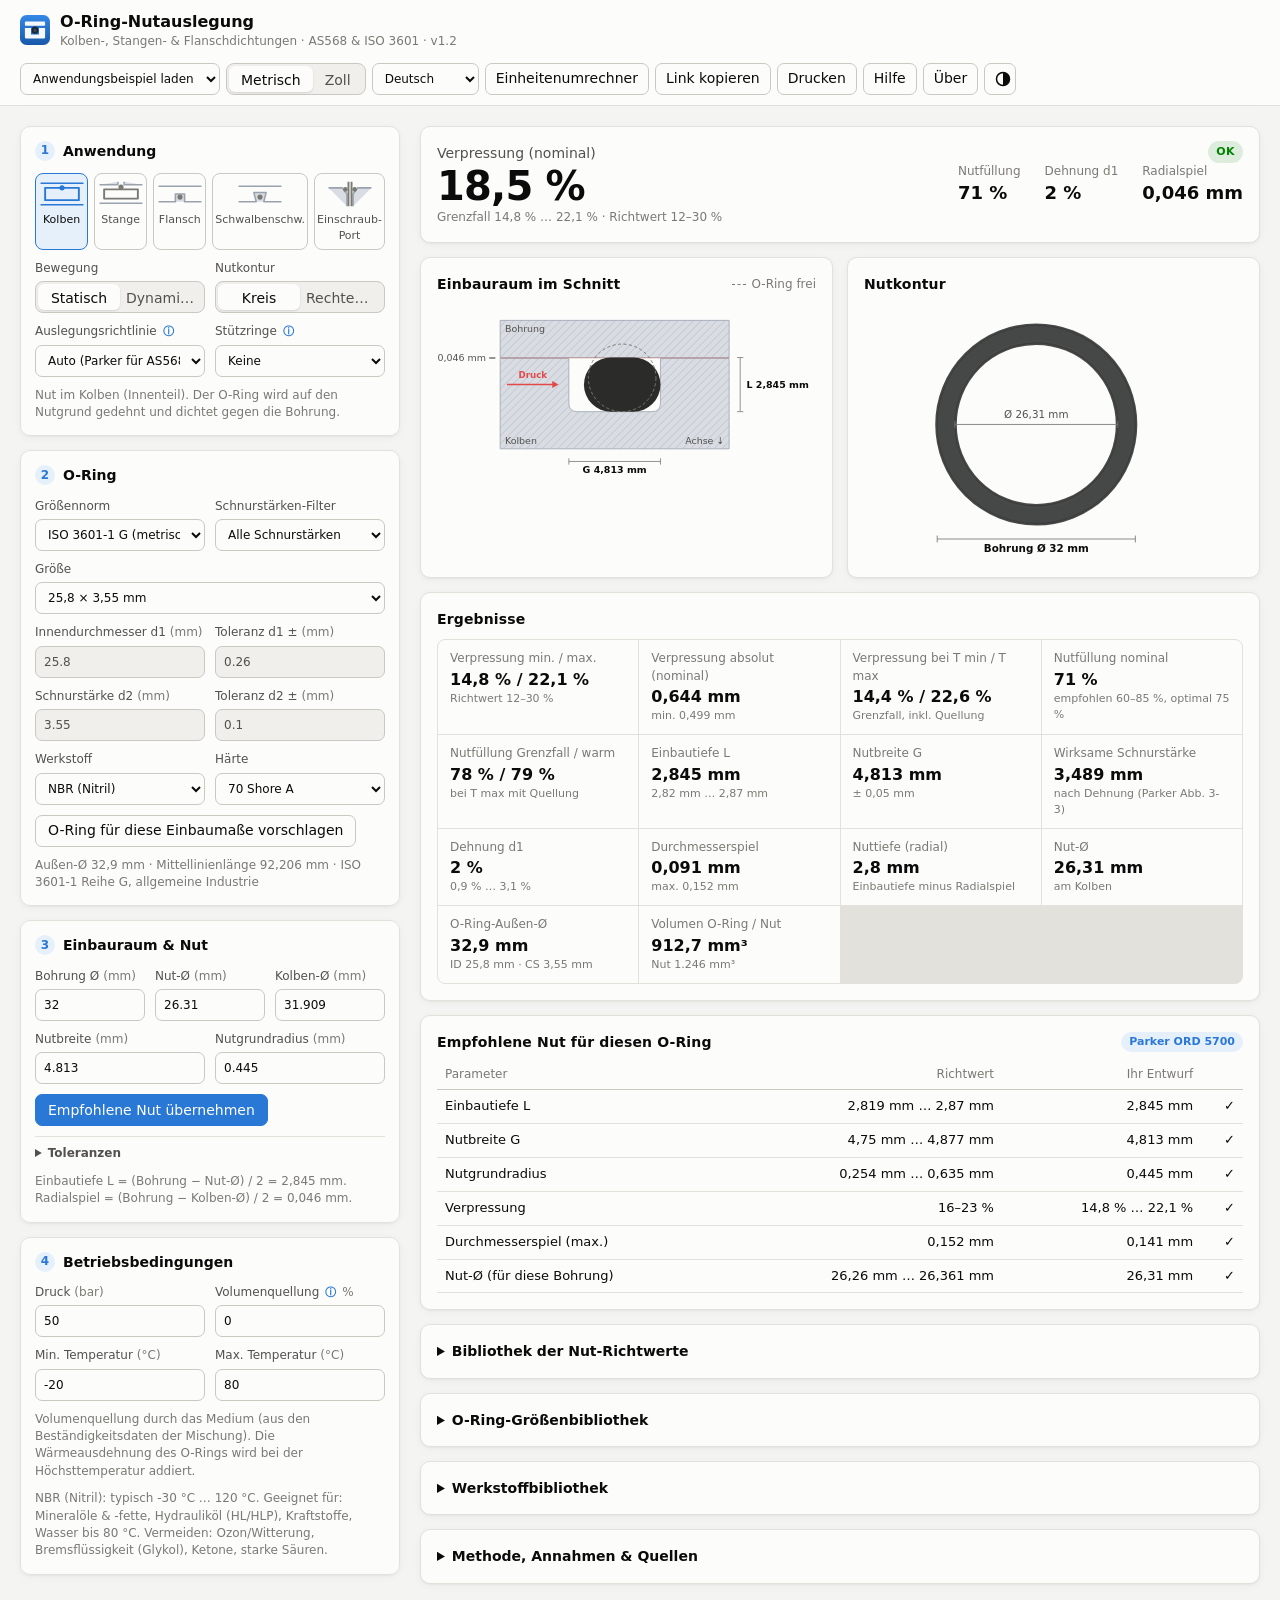
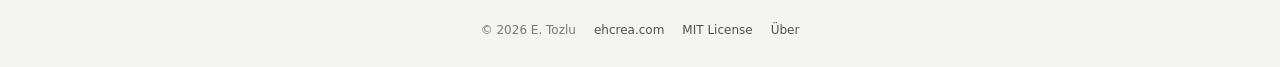
==== commit 70850ad3: "Show the author as "E. Tozlu" everywhere About section, footer, structured-data author, LICENSE and " ====
--- a/de/index.html
+++ b/de/index.html
@@ -31,7 +31,7 @@
   <meta name="twitter:title" content="O-Ring-Nutauslegung: Nutmaße, Verpressung und Nutfüllung berechnen">
   <meta name="twitter:description" content="Kostenloser Online-Rechner für O-Ring-Nuten an Kolben-, Stangen-, Axial-, Schwalbenschwanz- und Einschraubdichtungen: Verpressung, Nutfüllung, Dehnung, Extrusionsspalt und Werkstoffgrenzen, mit AS568- und ISO-3601-Größen und Parker- / ERIKS-Richtlinien. Metrisch oder Zoll.">
   <meta name="twitter:image" content="https://ehcrea.github.io/o-ring-groove-designer/icons/og-image.png">
-  <script type="application/ld+json">{"@context":"https://schema.org","@type":"WebApplication","name":"O-Ring Groove Designer","alternateName":"O-Ring-Nutauslegung: Nutmaße, Verpressung und Nutfüllung berechnen","url":"https://ehcrea.github.io/o-ring-groove-designer/de/","description":"Kostenloser Online-Rechner für O-Ring-Nuten an Kolben-, Stangen-, Axial-, Schwalbenschwanz- und Einschraubdichtungen: Verpressung, Nutfüllung, Dehnung, Extrusionsspalt und Werkstoffgrenzen, mit AS568- und ISO-3601-Größen und Parker- / ERIKS-Richtlinien. Metrisch oder Zoll.","applicationCategory":"EngineeringApplication","operatingSystem":"Any (web browser)","browserRequirements":"Requires JavaScript","inLanguage":["en","de","nl","tr","es"],"isAccessibleForFree":true,"offers":{"@type":"Offer","price":"0","priceCurrency":"EUR"},"license":"https://opensource.org/licenses/MIT","image":"https://ehcrea.github.io/o-ring-groove-designer/icons/og-image.png","author":{"@type":"Person","name":"Eren Tozlu","url":"https://erentozlu.com"},"publisher":{"@type":"Organization","name":"ehcrea","url":"https://ehcrea.com"},"codeRepository":"https://github.com/ehcrea/o-ring-groove-designer","featureList":["O-ring groove dimensions for piston, rod, face, dovetail and boss seals","Squeeze, gland fill, stretch and extrusion gap checks","AS568 and ISO 3601 O-ring sizes","Parker and ERIKS design guidelines","Metric and inch units","English, German, Dutch, Turkish and Spanish"]}</script>
+  <script type="application/ld+json">{"@context":"https://schema.org","@type":"WebApplication","name":"O-Ring Groove Designer","alternateName":"O-Ring-Nutauslegung: Nutmaße, Verpressung und Nutfüllung berechnen","url":"https://ehcrea.github.io/o-ring-groove-designer/de/","description":"Kostenloser Online-Rechner für O-Ring-Nuten an Kolben-, Stangen-, Axial-, Schwalbenschwanz- und Einschraubdichtungen: Verpressung, Nutfüllung, Dehnung, Extrusionsspalt und Werkstoffgrenzen, mit AS568- und ISO-3601-Größen und Parker- / ERIKS-Richtlinien. Metrisch oder Zoll.","applicationCategory":"EngineeringApplication","operatingSystem":"Any (web browser)","browserRequirements":"Requires JavaScript","inLanguage":["en","de","nl","tr","es"],"isAccessibleForFree":true,"offers":{"@type":"Offer","price":"0","priceCurrency":"EUR"},"license":"https://opensource.org/licenses/MIT","image":"https://ehcrea.github.io/o-ring-groove-designer/icons/og-image.png","author":{"@type":"Person","name":"E. Tozlu","url":"https://erentozlu.com"},"publisher":{"@type":"Organization","name":"ehcrea","url":"https://ehcrea.com"},"codeRepository":"https://github.com/ehcrea/o-ring-groove-designer","featureList":["O-ring groove dimensions for piston, rod, face, dovetail and boss seals","Squeeze, gland fill, stretch and extrusion gap checks","AS568 and ISO 3601 O-ring sizes","Parker and ERIKS design guidelines","Metric and inch units","English, German, Dutch, Turkish and Spanish"]}</script>
   <!-- /seo -->
   <link rel="icon" href="../icons/favicon.svg" type="image/svg+xml">
   <link rel="icon" href="../icons/favicon-32.png" sizes="32x32" type="image/png">
@@ -369,7 +369,7 @@
   </main>
 
   <footer class="site-footer">
-    <span>© 2026 Eren Tozlu</span>
+    <span>© 2026 E. Tozlu</span>
     <a href="https://ehcrea.com" target="_blank" rel="noopener">ehcrea.com</a>
     <a href="https://github.com/ehcrea/o-ring-groove-designer/blob/main/LICENSE" target="_blank" rel="noopener">MIT License</a>
     <a href="#about" id="about-link">Über</a>
@@ -377,12 +377,12 @@
 
   <dialog class="about" id="about" aria-labelledby="about-title">
     <form method="dialog"><button class="btn btn-icon about-close" title="Schließen" aria-label="Schließen">✕</button></form>
-    <div data-i18n-html="about"><!--i18n:about--><div class="about-head"><img src="../icons/favicon.svg" alt=""><div><h2 id="about-title">O-Ring-Nutauslegung</h2><p>Version 1.2 · von Eren Tozlu</p></div></div>
+    <div data-i18n-html="about"><!--i18n:about--><div class="about-head"><img src="../icons/favicon.svg" alt=""><div><h2 id="about-title">O-Ring-Nutauslegung</h2><p>Version 1.2 · von E. Tozlu</p></div></div>
 <p>Ein kostenloses Browser-Werkzeug zum Auslegen und Prüfen von O-Ring-Nuten (Einbauräumen): Kolben- und Stangendichtungen, statisch oder dynamisch, sowie Flanschdichtungen mit kreisförmiger oder gerundet-rechteckiger Nut. Es prüft die Verpressung mit ungünstigsten Toleranzen, Nutfüllung, Dehnung, Extrusionsspalt, Temperatur- und Werkstoffgrenzen. Alle Berechnungen laufen in Ihrem Browser.</p>
 <p>Enthält die Größenreihen AS568 und ISO 3601-1, eine Elastomer-Bibliothek und Nut-Richtwerttabellen auf Basis der öffentlichen Auslegungsrichtlinien von Parker (O-Ring Handbook ORD 5700) und ERIKS (O-ring Technical Handbook). Keine Verbindung zu oder Empfehlung durch diese Unternehmen.</p>
-<p>Erstellt von Eren Tozlu. Weitere Engineering-Werkzeuge und Projekte auf <a href="https://ehcrea.com" target="_blank" rel="noopener">ehcrea.com</a>.</p>
+<p>Erstellt von E. Tozlu. Weitere Engineering-Werkzeuge und Projekte auf <a href="https://ehcrea.com" target="_blank" rel="noopener">ehcrea.com</a>.</p>
 <p>Open Source unter der <a href="https://github.com/ehcrea/o-ring-groove-designer/blob/main/LICENSE" target="_blank" rel="noopener">MIT-Lizenz</a>; der Quellcode liegt auf <a href="https://github.com/ehcrea/o-ring-groove-designer" target="_blank" rel="noopener">GitHub</a>.</p>
-<div class="about-support"><p><strong>Gefällt Ihnen die Nutauslegung?</strong> Sie ist für alle kostenlos, und ich erweitere sie in meiner Freizeit. Wenn sie Ihnen bei einer Dichtungsauslegung Zeit gespart oder beim Lernen geholfen hat, können Sie die Weiterentwicklung auf Patreon unterstützen. Jeder Beitrag, ob groß oder klein, hilft mir, neue technische Werkzeuge zu entwickeln. Vielen Dank!</p><a class="btn-support" href="https://www.patreon.com/ehcrea" target="_blank" rel="noopener"><span aria-hidden="true">♥</span> Auf Patreon unterstützen</a></div>
+<div class="about-social"><span class="about-social-label">Folgen Sie ehcrea.studio</span><a class="social-link" href="https://www.instagram.com/ehcrea.studio" target="_blank" rel="noopener" aria-label="ehcrea.studio auf Instagram (öffnet in neuem Tab)"><svg viewBox="0 0 24 24" width="18" height="18" aria-hidden="true" focusable="false"><rect x="3" y="3" width="18" height="18" rx="5" fill="none" stroke="currentColor" stroke-width="2"/><circle cx="12" cy="12" r="4" fill="none" stroke="currentColor" stroke-width="2"/><circle cx="17.5" cy="6.5" r="1.3" fill="currentColor"/></svg><span>Instagram</span></a><a class="social-link" href="https://www.facebook.com/ehcrea.studio" target="_blank" rel="noopener" aria-label="ehcrea.studio auf Facebook (öffnet in neuem Tab)"><svg viewBox="0 0 24 24" width="18" height="18" aria-hidden="true" focusable="false"><path fill="currentColor" d="M13.5 21v-7.5h2.6l.4-3h-3V8.6c0-.9.3-1.5 1.5-1.5h1.6V4.4c-.3 0-1.2-.1-2.3-.1-2.3 0-3.8 1.4-3.8 3.9v2.3H7.9v3h2.6V21h3z"/></svg><span>Facebook</span></a></div><div class="about-support"><p><strong>Gefällt Ihnen die Nutauslegung?</strong> Sie ist für alle kostenlos, und ich erweitere sie in meiner Freizeit. Wenn sie Ihnen bei einer Dichtungsauslegung Zeit gespart oder beim Lernen geholfen hat, können Sie die Weiterentwicklung auf Patreon unterstützen. Jeder Beitrag, ob groß oder klein, hilft mir, neue technische Werkzeuge zu entwickeln. Vielen Dank!</p><a class="btn-support" href="https://www.patreon.com/ehcrea" target="_blank" rel="noopener"><span aria-hidden="true">♥</span> Auf Patreon unterstützen</a></div>
 <p class="about-meta">Die Ergebnisse sind Auslegungshilfen. Kritische Dichtstellen mit dem Dichtungshersteller und durch Versuche bestätigen.</p><!--/i18n:about--></div>
   </dialog>
 
--- a/css/style.css
+++ b/css/style.css
@@ -246,6 +246,10 @@
 .about-head p { margin: 2px 0 0; color: var(--text-3); font-size: 12px; }
 .about p { line-height: 1.55; margin: 0 0 10px; }
 .about a { color: var(--accent); }
+.about-social { display: flex; flex-wrap: wrap; align-items: center; gap: 8px; margin: 12px 0 0; }
+.about-social-label { font-weight: 600; margin-right: 4px; }
+.about a.social-link { display: inline-flex; align-items: center; gap: 6px; min-height: 32px; padding: 5px 12px; border: 1px solid var(--border); border-radius: 999px; color: inherit; font-weight: 600; font-size: 13px; text-decoration: none; }
+.about a.social-link:hover { border-color: currentColor; text-decoration: underline; }
 .about-support { margin: 14px 0 0; padding: 12px 14px; border: 1px solid var(--border); border-radius: var(--radius); background: var(--accent-soft); }
 .about-support p { margin: 0 0 10px; }
 .about a.btn-support { display: inline-flex; align-items: center; gap: 6px; padding: 7px 14px; border-radius: 999px; background: #ff424d; color: #fff; font-weight: 600; font-size: 13px; text-decoration: none; }
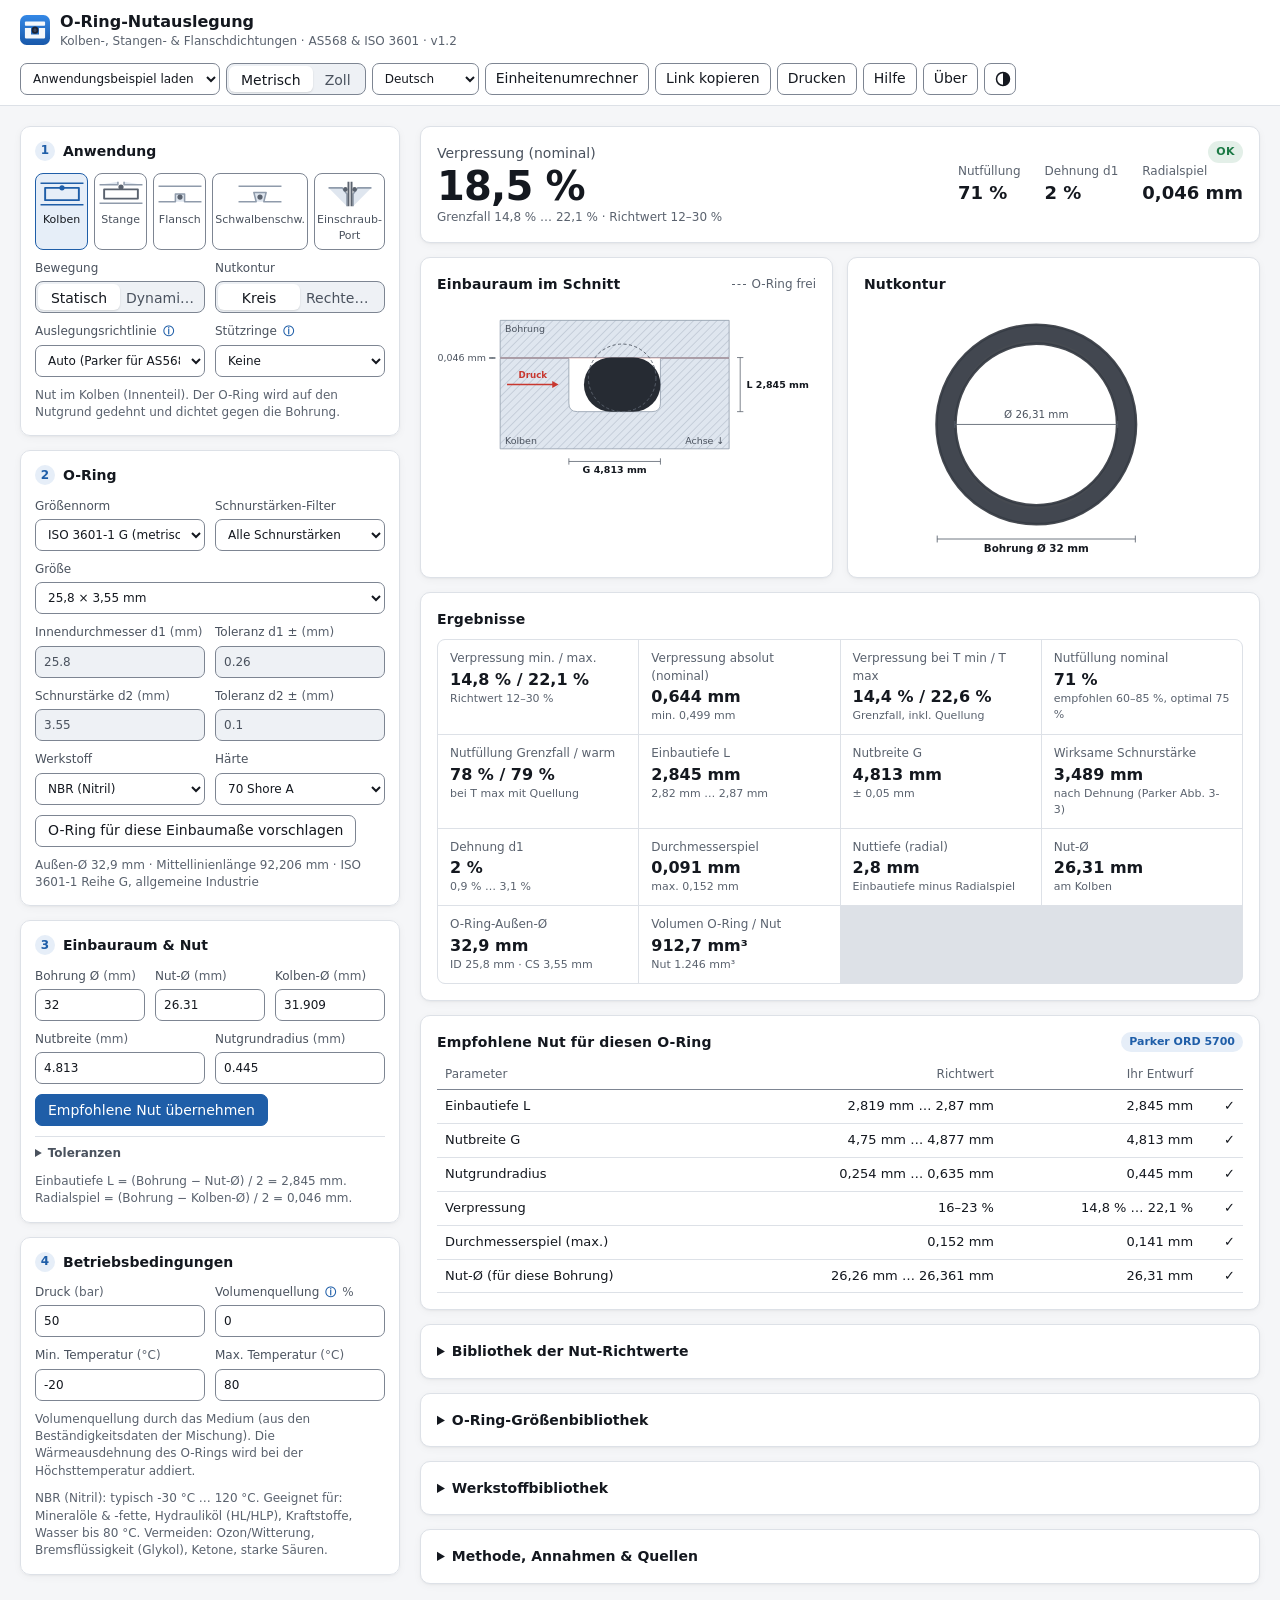
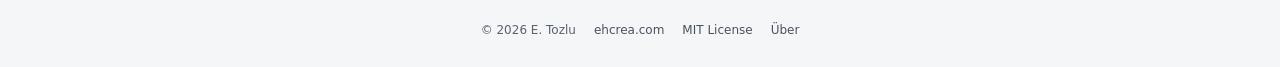
==== commit 1e4a55bd: "Use the shared calculators colour palette in light and dark mode All ehcrea calculators now share on" ====
--- a/de/index.html
+++ b/de/index.html
@@ -42,12 +42,12 @@
   <meta name="mobile-web-app-capable" content="yes">
   <meta name="apple-mobile-web-app-title" content="O-Ring">
   <meta name="apple-mobile-web-app-status-bar-style" content="default">
-  <meta name="theme-color" content="#f4f4f2" media="(prefers-color-scheme: light)">
-  <meta name="theme-color" content="#111110" media="(prefers-color-scheme: dark)">
+  <meta name="theme-color" content="#f5f6f8" media="(prefers-color-scheme: light)">
+  <meta name="theme-color" content="#0f1216" media="(prefers-color-scheme: dark)">
   <link rel="stylesheet" href="../css/style.css?v=22">
   <script>
     // Apply the saved theme before first paint to avoid a flash.
-    try { const t = localStorage.getItem('oring.theme'); if (t === 'light' || t === 'dark') document.documentElement.setAttribute('data-theme', t); } catch (e) { /* storage unavailable */ }
+    try { const t = (localStorage.getItem('ehcrea.theme') || localStorage.getItem('oring.theme')); if (t === 'light' || t === 'dark') document.documentElement.setAttribute('data-theme', t); } catch (e) { /* storage unavailable */ }
   </script>
 </head>
 <body>
--- a/css/style.css
+++ b/css/style.css
@@ -1,24 +1,24 @@
 :root {
   color-scheme: light;
-  --bg: #f4f4f2;
-  --surface: #fcfcfb;
-  --surface-2: #f0efec;
-  --border: #e2e1dc;
-  --border-strong: #c9c8c1;
-  --text: #0b0b0b;
-  --text-2: #52514e;
-  --text-3: #7a7973;
-  --accent: #2a78d6;
+  --bg: #f5f6f8;
+  --surface: #ffffff;
+  --surface-2: #eef1f5;
+  --border: #dde1e7;
+  --border-strong: #7d8592;
+  --text: #14181f;
+  --text-2: #4a525e;
+  --text-3: #5a626e;
+  --accent: #1f5ea8;
   --accent-ink: #ffffff;
-  --accent-soft: #e6f0fb;
-  --metal: #d9dde3;
-  --metal-edge: #9aa3ad;
-  --rubber: #2b2b2a;
-  --grid: #ebeae6;
-  --s1: #2a78d6; --s2: #eb6834; --s3: #1baf7a; --s4: #eda100; --s5: #e87ba4;
-  --cold: #2a78d6; --hot: #e34948;
-  --ok: #008300; --warn: #b26b00; --err: #c62828; --info: #2a78d6;
-  --warn-bg: #fff6e5; --err-bg: #fdecec; --info-bg: #eef4fc;
+  --accent-soft: #e6eef8;
+  --metal: #dfe6ef;
+  --metal-edge: #8f9bab;
+  --rubber: #262b33;
+  --grid: #e6e9ee;
+  --s1: #1f5ea8; --s2: #c8501c; --s3: #117a52; --s4: #946200; --s5: #c2457a;
+  --cold: #1f5ea8; --hot: #c8372f;
+  --ok: #1d7a46; --warn: #8a4b00; --err: #b3261e; --info: #1f5ea8;
+  --warn-bg: #fff4e5; --err-bg: #fdecec; --info-bg: #eaf1fa;
   --radius: 10px;
   --shadow: 0 1px 2px rgba(0,0,0,.04), 0 2px 8px rgba(0,0,0,.04);
   --mono: ui-monospace, SFMono-Regular, Menlo, Consolas, monospace;
@@ -26,27 +26,27 @@
 @media (prefers-color-scheme: dark) {
   :root:not([data-theme="light"]) {
     color-scheme: dark;
-    --bg: #111110; --surface: #1a1a19; --surface-2: #232321; --border: #2e2e2c; --border-strong: #45453f;
-    --text: #f0efec; --text-2: #c3c2b7; --text-3: #8f8e86;
-    --accent: #3987e5; --accent-soft: #1d2b3d;
-    --metal: #3a3f46; --metal-edge: #6b7480; --rubber: #d7d6d0; --grid: #2a2a28;
-    --s1: #3987e5; --s2: #d95926; --s3: #199e70; --s4: #c98500; --s5: #d55181;
-    --cold: #3987e5; --hot: #e66767;
-    --ok: #3fae3f; --warn: #e0a030; --err: #f07070; --info: #6aa8f0;
-    --warn-bg: #2d2412; --err-bg: #331a1a; --info-bg: #17222f;
+    --bg: #0f1216; --surface: #171b21; --surface-2: #1f252d; --border: #2b323c; --border-strong: #6b7482;
+    --text: #e7eaef; --text-2: #b4bcc7; --text-3: #9aa3af;
+    --accent: #6aa5ec; --accent-ink: #0b1018; --accent-soft: #1b2a3d;
+    --metal: #2a3542; --metal-edge: #6b7a8c; --rubber: #d5dae1; --grid: #262c35;
+    --s1: #6aa5ec; --s2: #f08a4b; --s3: #3fbf8a; --s4: #e0a030; --s5: #e87ba4;
+    --cold: #6aa5ec; --hot: #f07070;
+    --ok: #5cc98c; --warn: #f3c27a; --err: #ff8a80; --info: #6aa5ec;
+    --warn-bg: #2e2312; --err-bg: #331a1a; --info-bg: #17222f;
     --shadow: none;
   }
 }
 :root[data-theme="dark"] {
   color-scheme: dark;
-  --bg: #111110; --surface: #1a1a19; --surface-2: #232321; --border: #2e2e2c; --border-strong: #45453f;
-  --text: #f0efec; --text-2: #c3c2b7; --text-3: #8f8e86;
-  --accent: #3987e5; --accent-soft: #1d2b3d;
-  --metal: #3a3f46; --metal-edge: #6b7480; --rubber: #d7d6d0; --grid: #2a2a28;
-  --s1: #3987e5; --s2: #d95926; --s3: #199e70; --s4: #c98500; --s5: #d55181;
-  --cold: #3987e5; --hot: #e66767;
-  --ok: #3fae3f; --warn: #e0a030; --err: #f07070; --info: #6aa8f0;
-  --warn-bg: #2d2412; --err-bg: #331a1a; --info-bg: #17222f;
+  --bg: #0f1216; --surface: #171b21; --surface-2: #1f252d; --border: #2b323c; --border-strong: #6b7482;
+  --text: #e7eaef; --text-2: #b4bcc7; --text-3: #9aa3af;
+  --accent: #6aa5ec; --accent-ink: #0b1018; --accent-soft: #1b2a3d;
+  --metal: #2a3542; --metal-edge: #6b7a8c; --rubber: #d5dae1; --grid: #262c35;
+  --s1: #6aa5ec; --s2: #f08a4b; --s3: #3fbf8a; --s4: #e0a030; --s5: #e87ba4;
+  --cold: #6aa5ec; --hot: #f07070;
+  --ok: #5cc98c; --warn: #f3c27a; --err: #ff8a80; --info: #6aa5ec;
+  --warn-bg: #2e2312; --err-bg: #331a1a; --info-bg: #17222f;
   --shadow: none;
 }
 
@@ -252,8 +252,8 @@
 .about a.social-link:hover { border-color: currentColor; text-decoration: underline; }
 .about-support { margin: 14px 0 0; padding: 12px 14px; border: 1px solid var(--border); border-radius: var(--radius); background: var(--accent-soft); }
 .about-support p { margin: 0 0 10px; }
-.about a.btn-support { display: inline-flex; align-items: center; gap: 6px; padding: 7px 14px; border-radius: 999px; background: #ff424d; color: #fff; font-weight: 600; font-size: 13px; text-decoration: none; }
-.about a.btn-support:hover { background: #e63a44; }
+.about a.btn-support { display: inline-flex; align-items: center; gap: 6px; padding: 7px 14px; border-radius: 999px; background: #d6303a; color: #fff; font-weight: 600; font-size: 13px; text-decoration: none; }
+.about a.btn-support:hover { background: #c42b35; }
 .about .about-meta { margin: 14px 0 0; padding-top: 10px; border-top: 1px solid var(--border); color: var(--text-3); font-size: 12px; }
 
 /* ---------- O-ring designer additions ---------- */
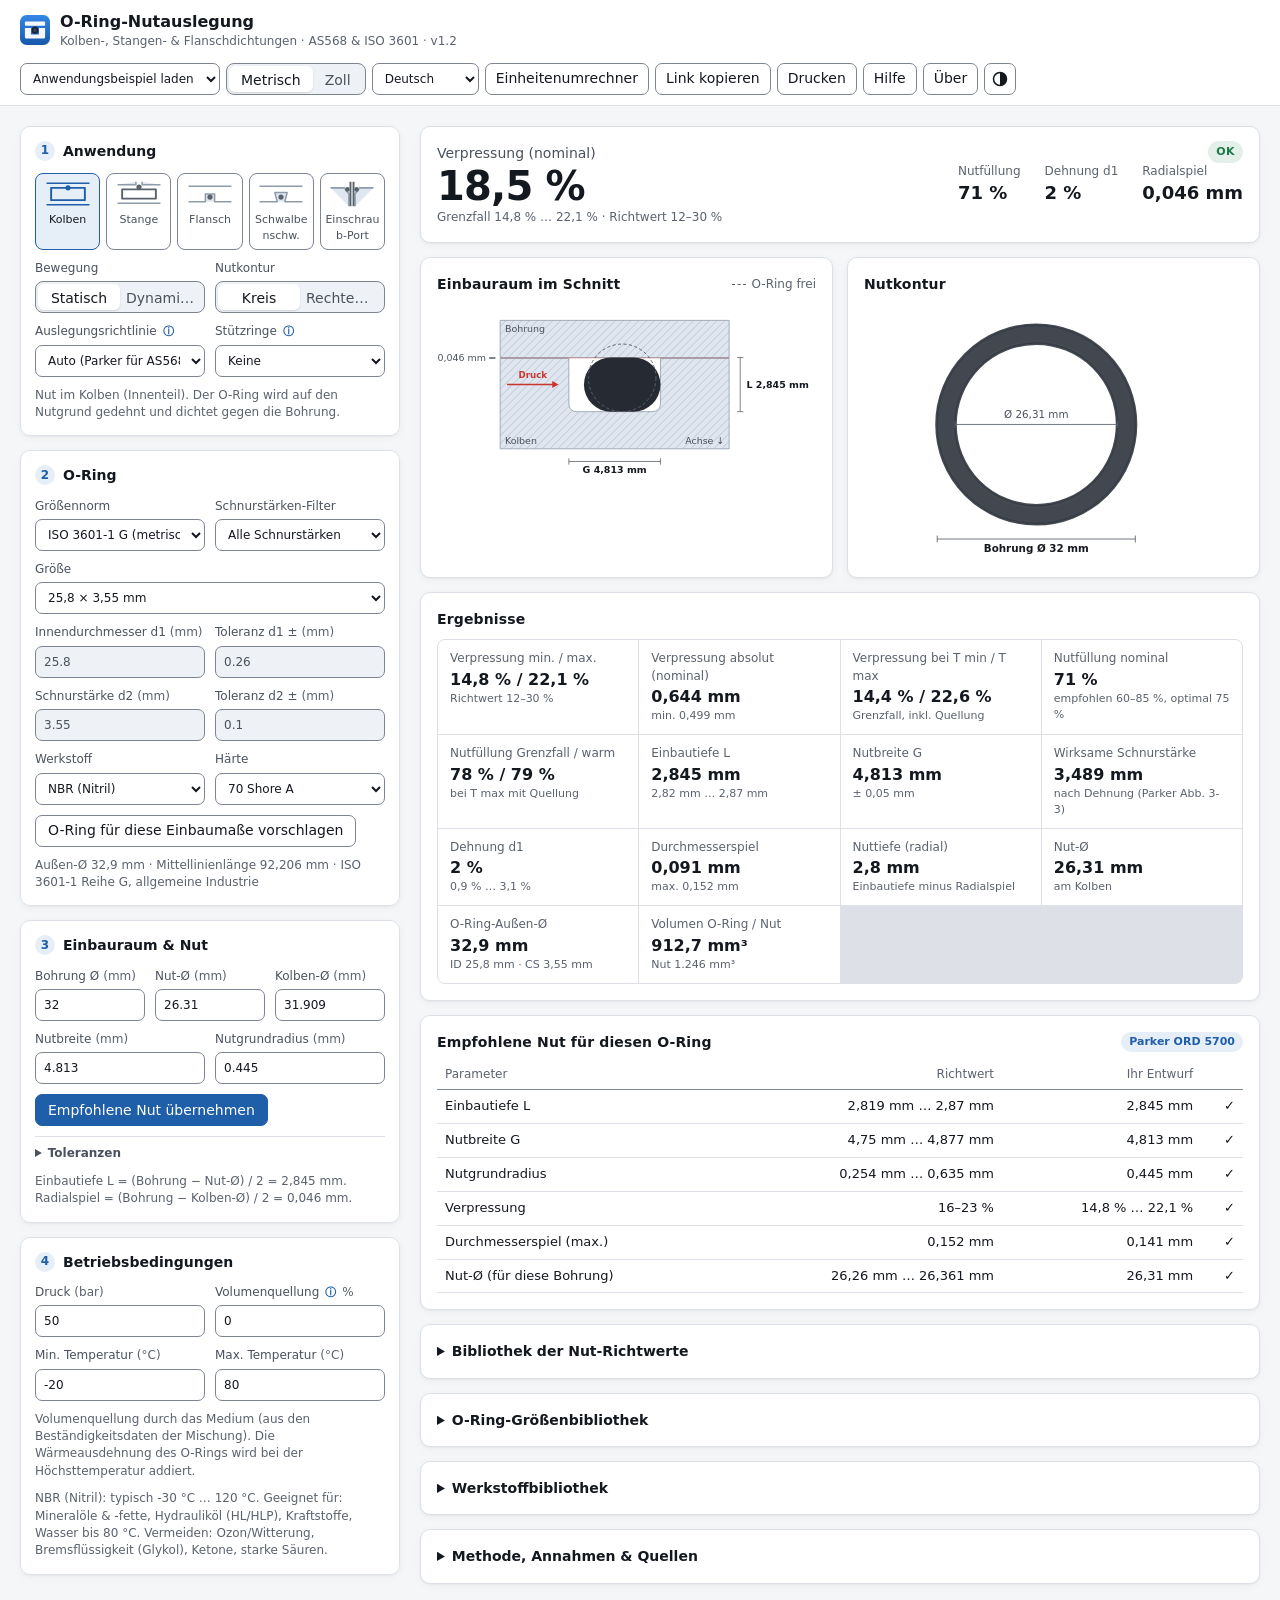
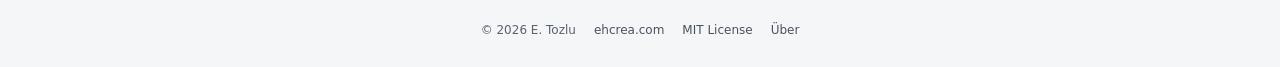
==== commit 87aa2178: "New app icons: black ehcrea bar, shared blue family look App graphic on top, black bar with white "e" ====
--- a/de/index.html
+++ b/de/index.html
@@ -36,7 +36,7 @@
   <link rel="icon" href="../icons/favicon.svg" type="image/svg+xml">
   <link rel="icon" href="../icons/favicon-32.png" sizes="32x32" type="image/png">
   <link rel="icon" href="../icons/favicon-16.png" sizes="16x16" type="image/png">
-  <link rel="apple-touch-icon" href="../icons/apple-touch-icon.png" sizes="180x180">
+  <link rel="apple-touch-icon" href="../icons/app-icon-180.png" sizes="180x180">
   <link rel="manifest" href="../manifest.webmanifest">
   <meta name="apple-mobile-web-app-capable" content="yes">
   <meta name="mobile-web-app-capable" content="yes">
--- a/css/style.css
+++ b/css/style.css
@@ -358,3 +358,22 @@
 .toolbar { gap: 6px; }
 .toolbar .btn { padding: 0 10px; }
 @media (max-width: 640px) { .preset, .preset select { width: 100%; max-width: 100%; } }
+
+/* Phones: every panel stays inside the screen width, in every language
+   (same rules in all ehcrea calculators). Grid and flex children may shrink below their
+   content width, long labels wrap, wide tables scroll inside their own box. */
+.layout > *, .results > *, fieldset, .card, .grid2 > *, .grid3 > *, .grid-cards > *, .layout-picker > *, .stack-legend > * { min-width: 0; }
+.layout-picker button { overflow-wrap: anywhere; }
+input, select, textarea { max-width: 100%; }
+.legend-key { display: inline-flex; flex-wrap: wrap; align-items: center; row-gap: 4px; max-width: 100%; }
+.table-wrap { max-width: 100%; }
+@media (max-width: 640px) {
+  table.data td:first-child { white-space: normal; }
+  /* Field label and unit wrap onto two lines instead of widening the form. */
+  .layout label:not(.check) { display: flex; flex-wrap: wrap; align-items: baseline; }
+  .layout label:not(.check) > input, .layout label:not(.check) > select { flex: 1 0 100%; min-width: 0; }
+}
+
+/* Theme switch: square icon button with the icon exactly centred (same in every ehcrea
+   calculator). ".toolbar .btn" padding must not apply to it, or the 16 px icon is pushed right. */
+.toolbar .btn-icon, #theme { width: 32px; height: 32px; padding: 0; display: inline-grid; place-items: center; }
